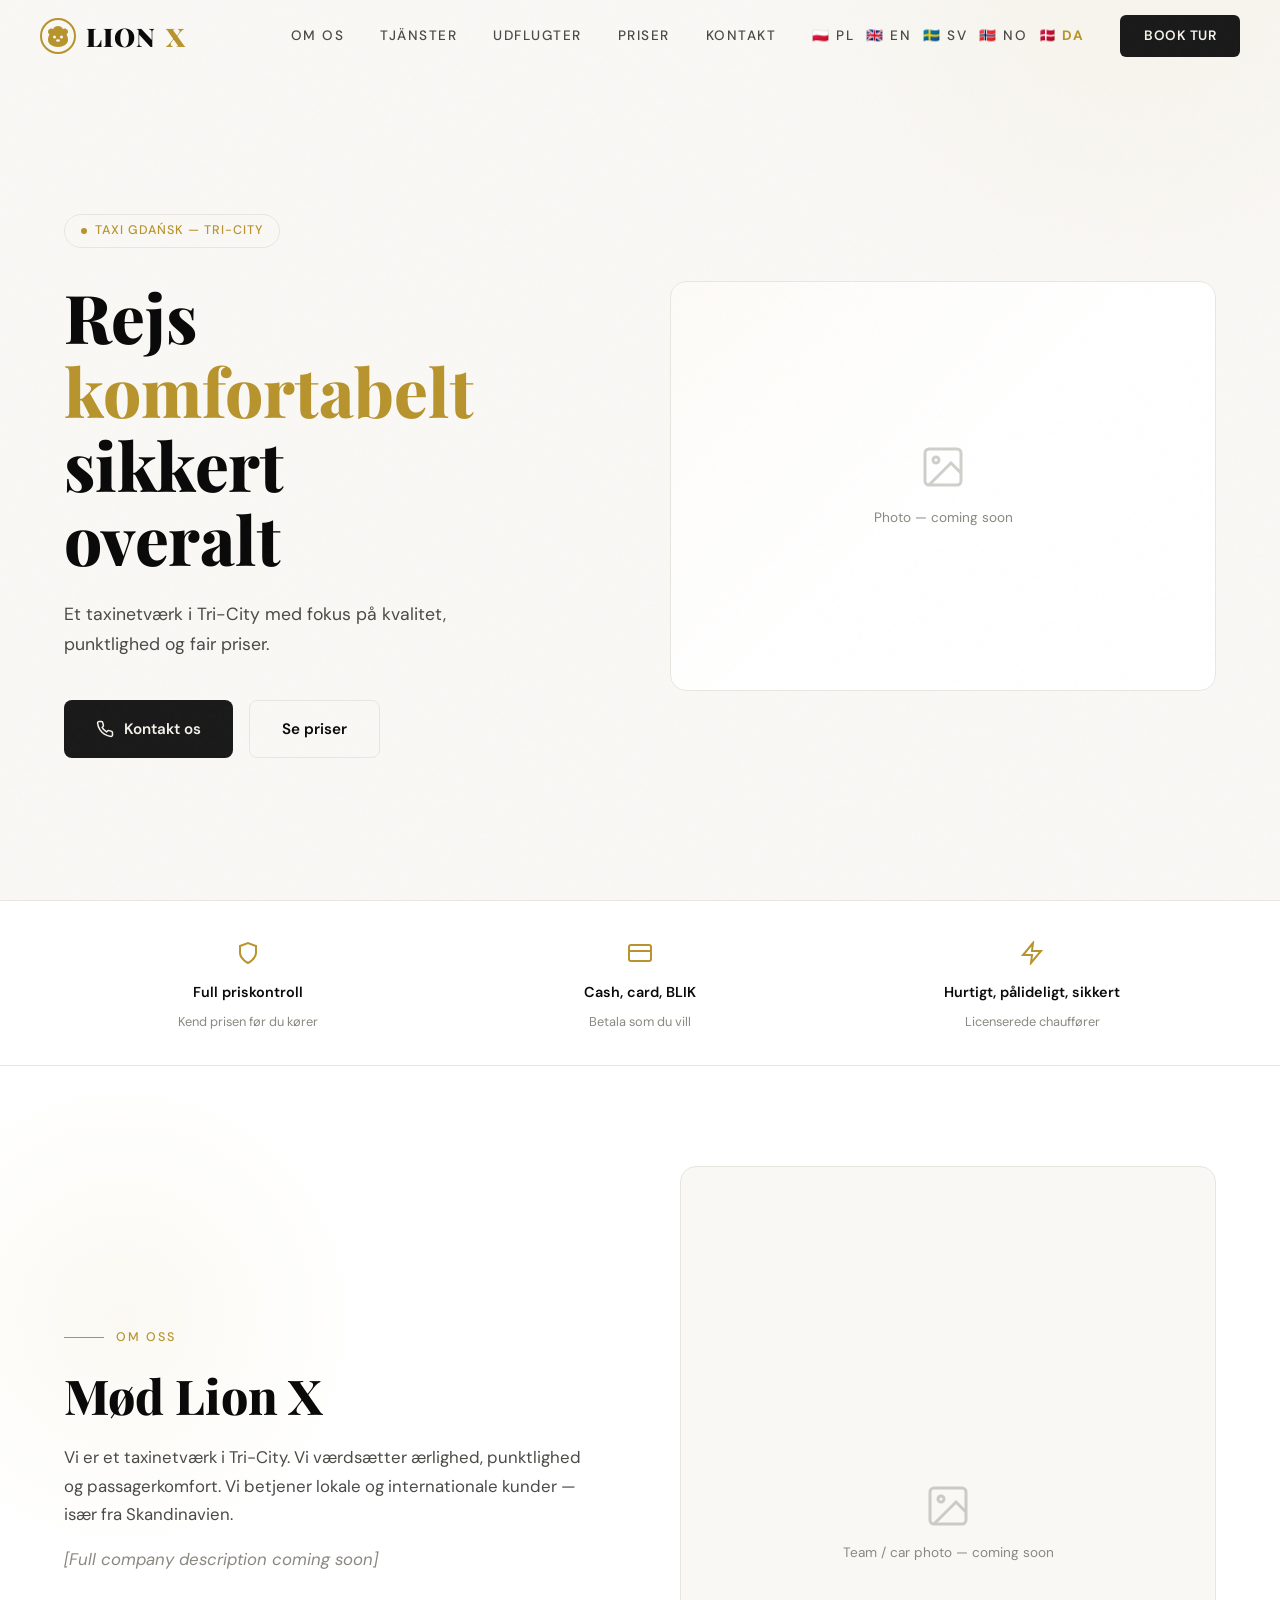
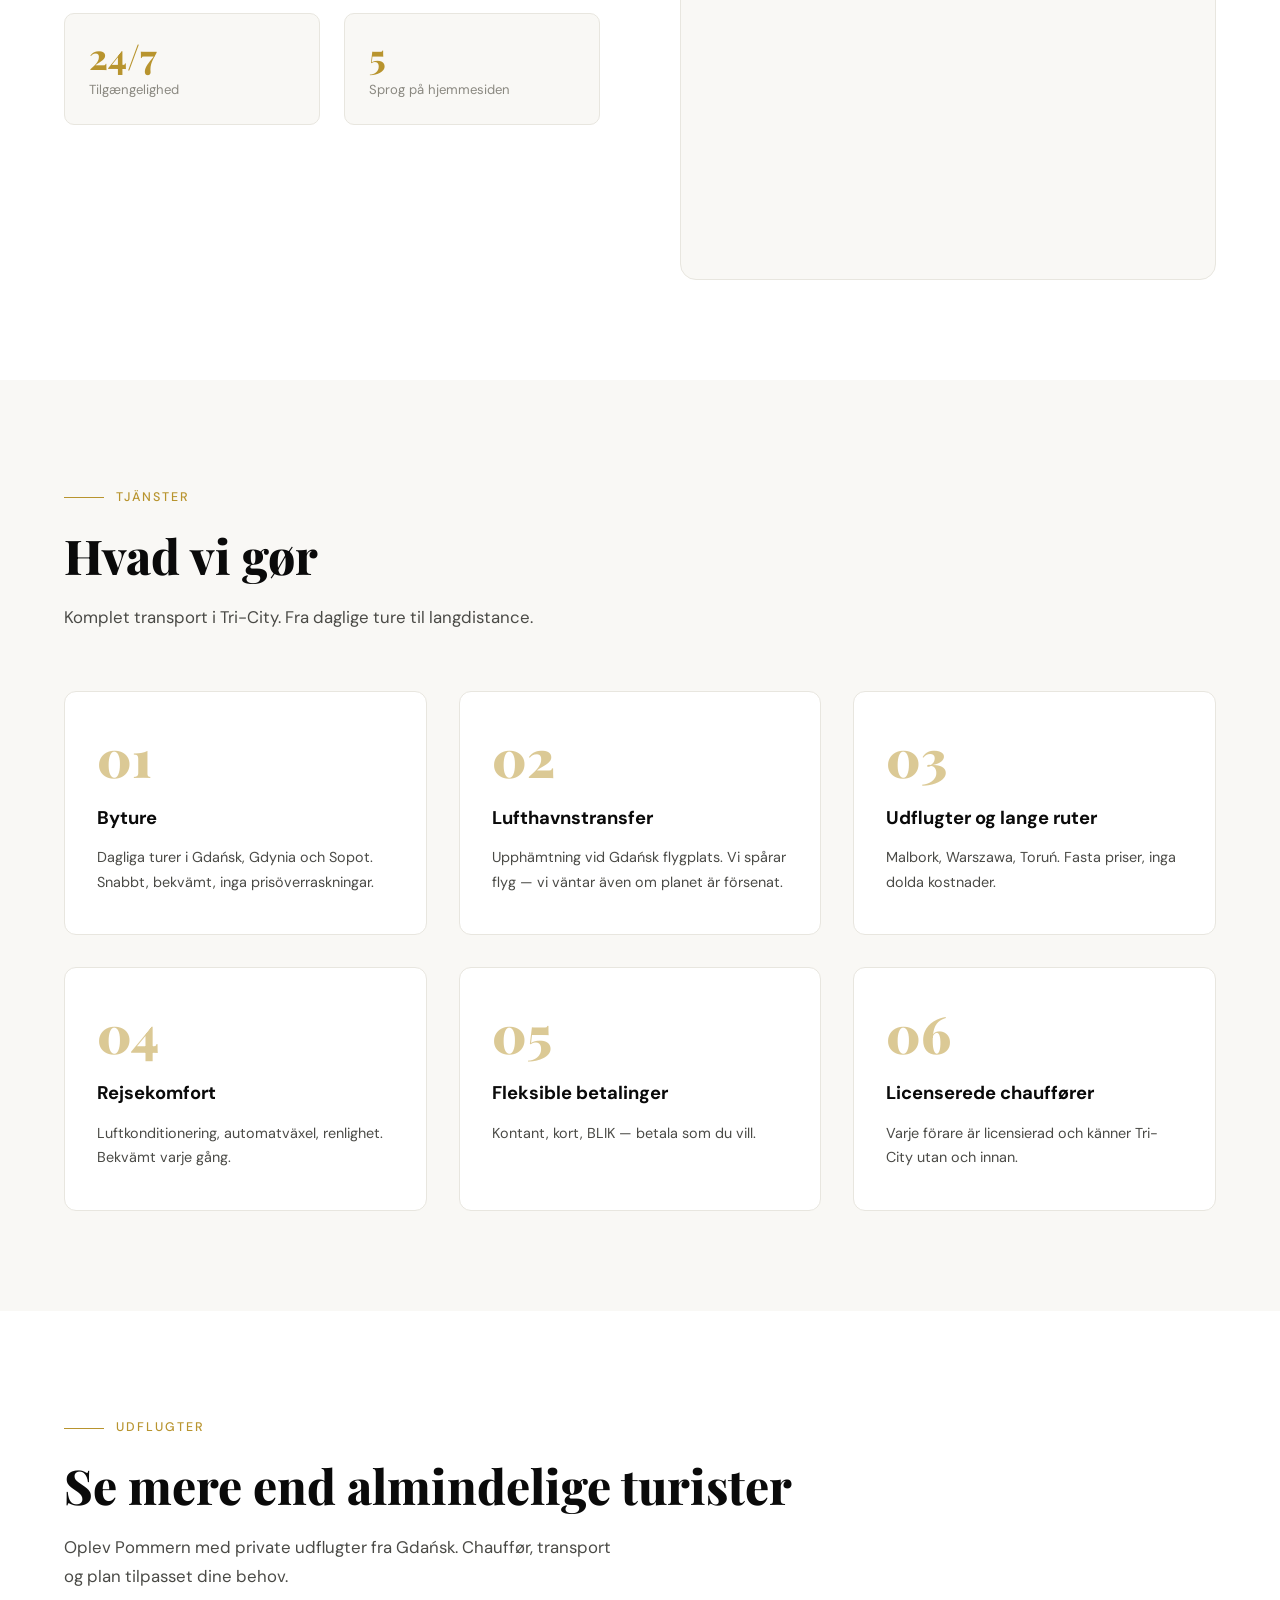
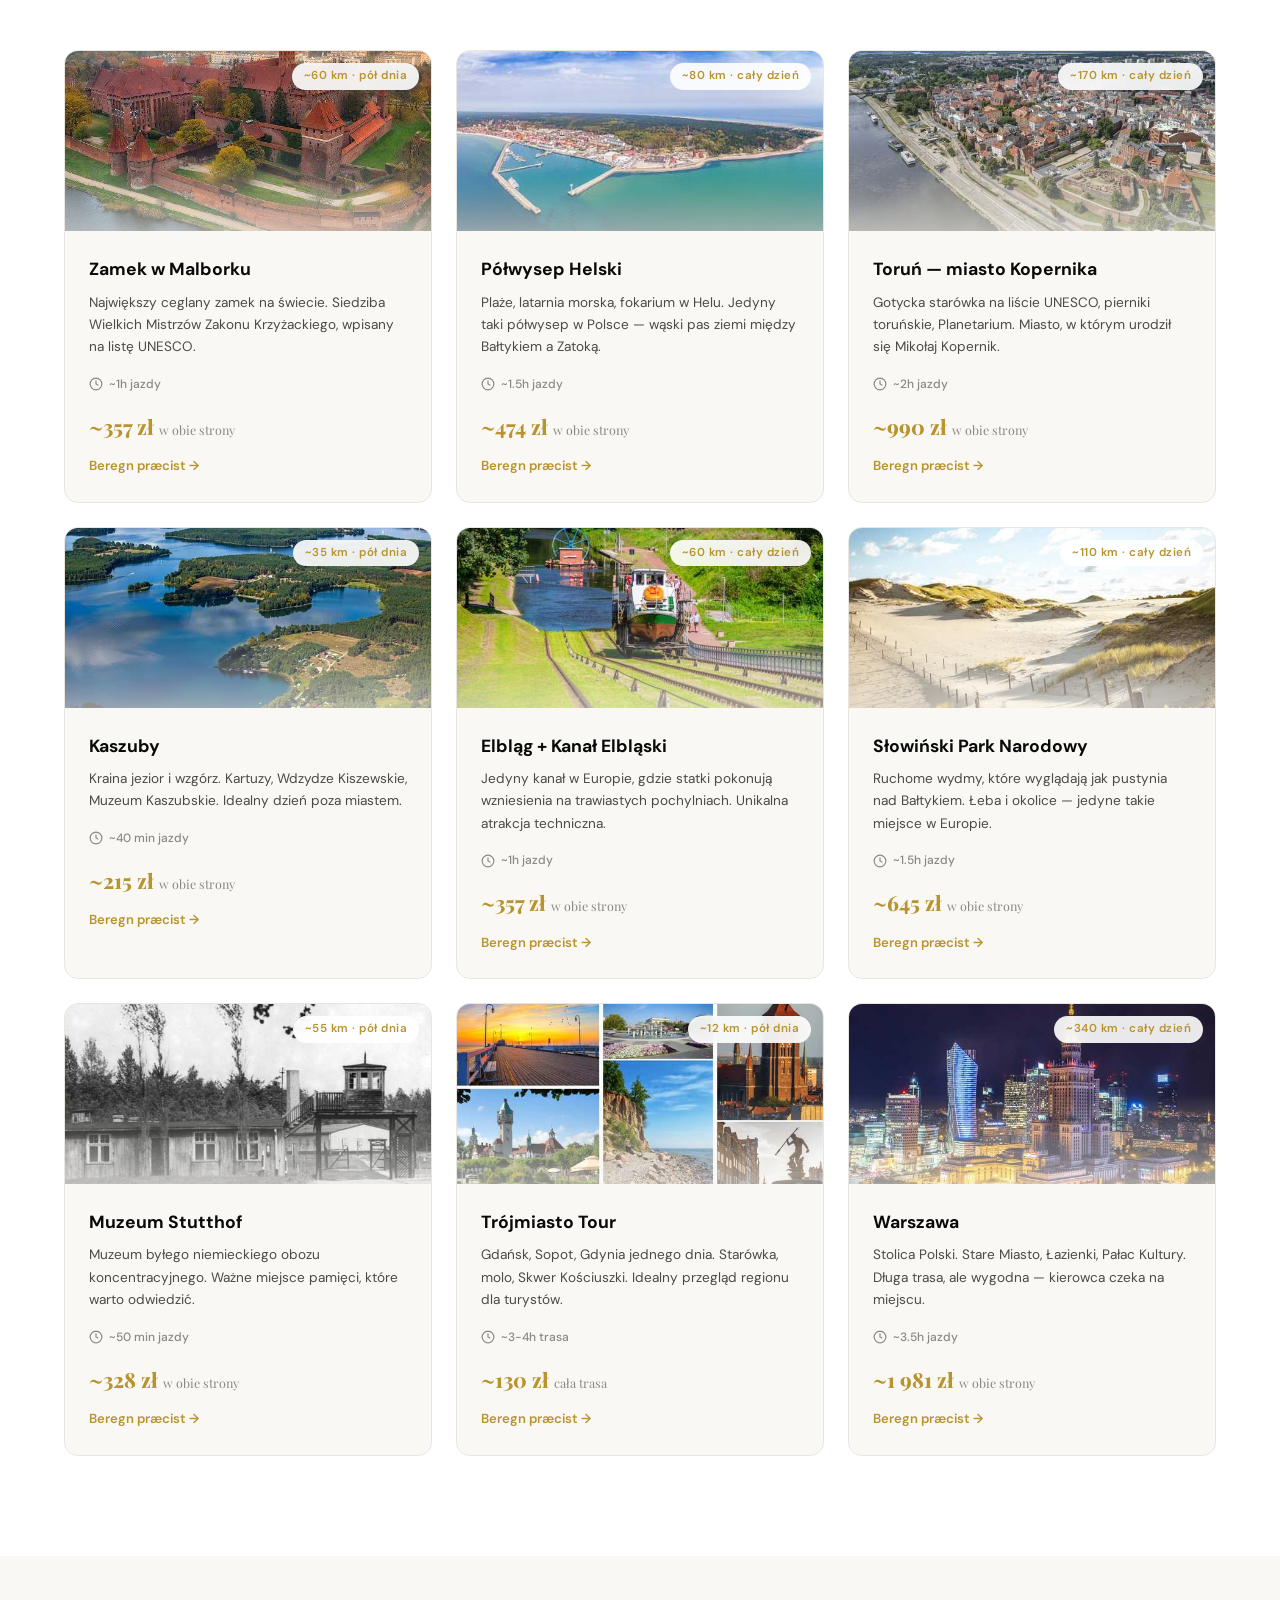
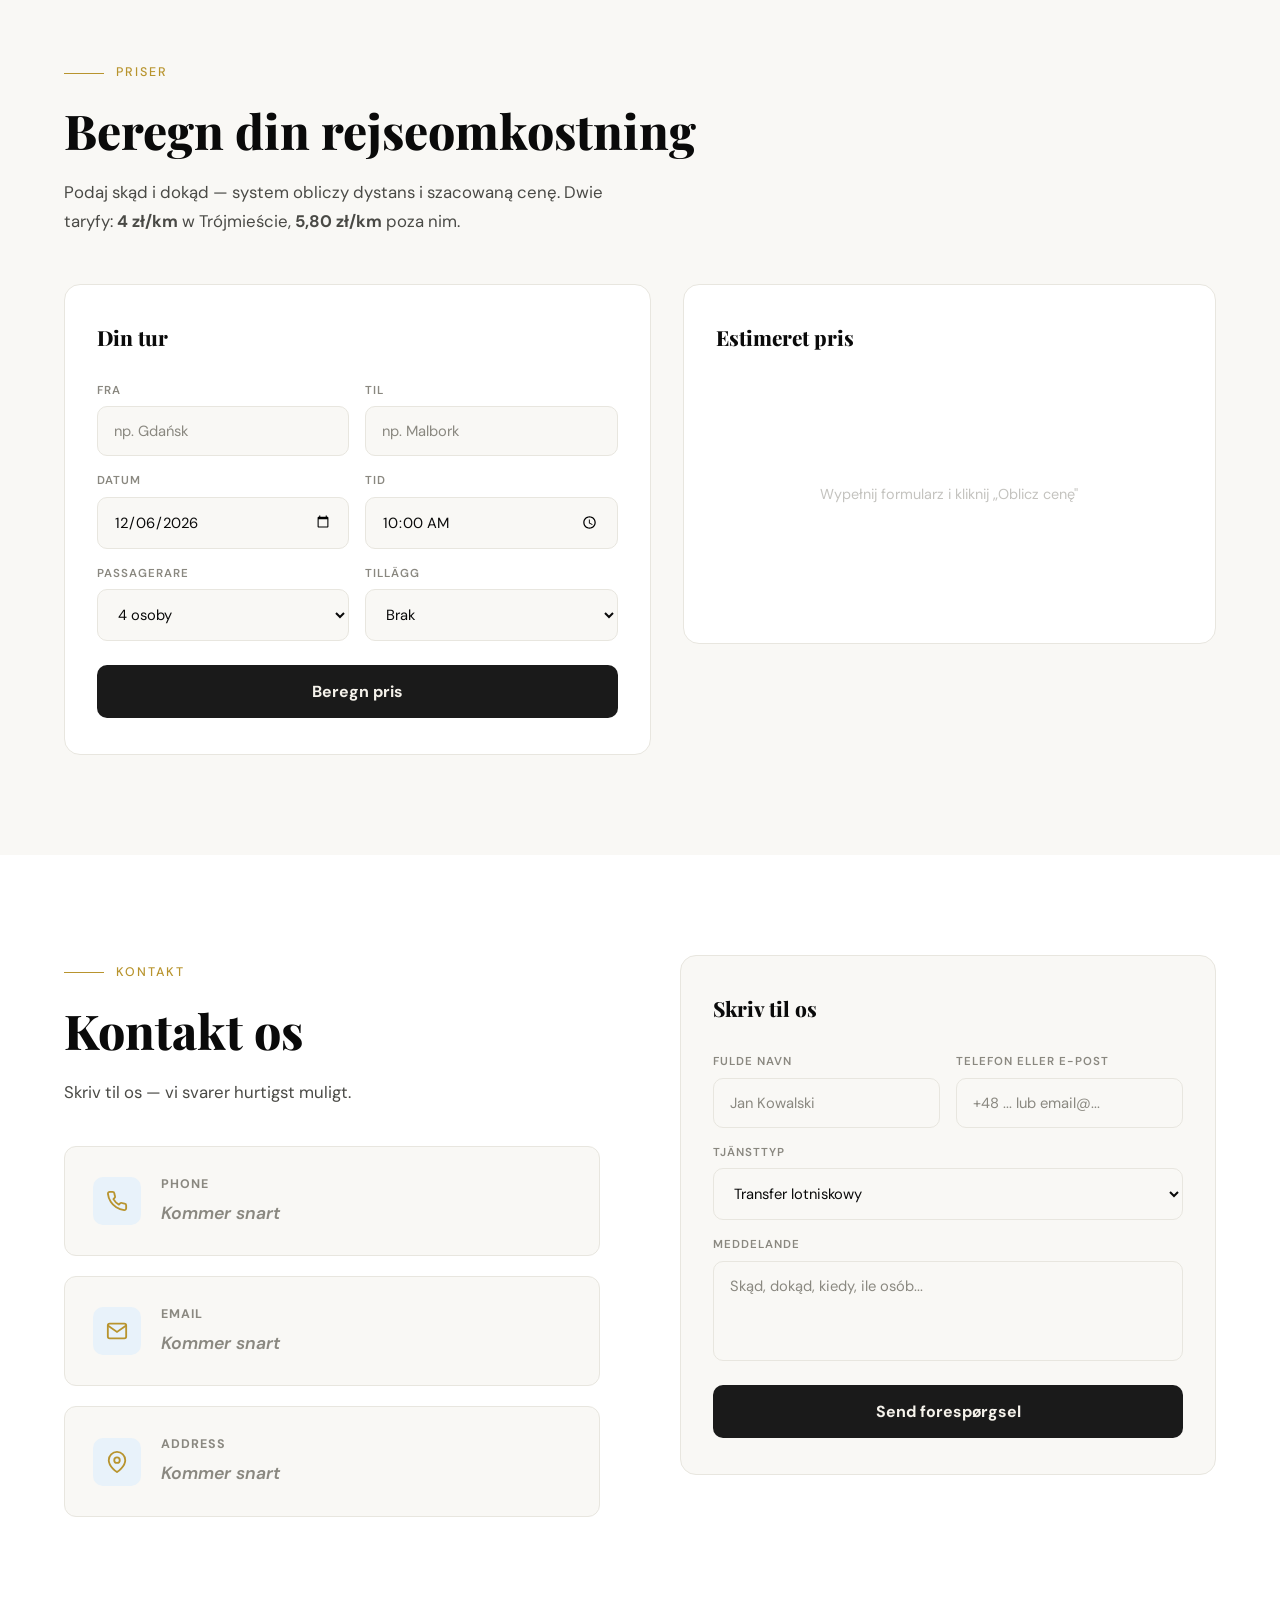
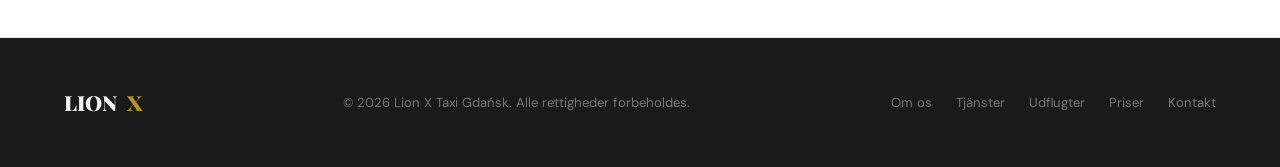
==== da/index.html @ 1931058b "multilanguage: EN, SV, NO, DA + language switcher" ====
<!DOCTYPE html>
<html lang="da">
<head>
<meta charset="UTF-8">
<meta name="viewport" content="width=device-width, initial-scale=1.0">
<title>Lion X — Taxi Gdańsk | Komfortable rejser i Tri-City</title>
<meta name="description" content="Lion X Taxi Gdańsk — comfortable, safe rides across Tri-City and beyond.">
<link rel="preconnect" href="https://fonts.googleapis.com">
<link rel="preconnect" href="https://fonts.gstatic.com" crossorigin>
<link href="https://fonts.googleapis.com/css2?family=DM+Sans:ital,opsz,wght@0,9..40,300;0,9..40,400;0,9..40,500;0,9..40,600;0,9..40,700;1,9..40,400&family=Playfair+Display:wght@700;800;900&display=swap" rel="stylesheet">
<style>
*,*::before,*::after{margin:0;padding:0;box-sizing:border-box}
:root{--black:#f9f8f5;--black-light:#ffffff;--gold:#b8942e;--gold-light:#b8943e;--gold-dark:#96782a;--white:#0a0a0a;--white-dim:#4a4a46;--gray:#8a8880;--gray-dark:#e8e6df;--blue:#1a6fb5;--blue-light:#2a8fd8;--blue-pale:#e8f2fa;--font-display:'Playfair Display',Georgia,serif;--font-body:'DM Sans',system-ui,sans-serif;--max-width:1200px;--section-padding:100px 0}
html{scroll-behavior:smooth;font-size:16px}
body{font-family:var(--font-body);background:var(--black);color:var(--white);line-height:1.6;overflow-x:hidden;-webkit-font-smoothing:antialiased}
a{color:inherit;text-decoration:none}ul{list-style:none}.container{max-width:var(--max-width);margin:0 auto;padding:0 24px}
body::after{content:'';position:fixed;top:0;left:0;right:0;bottom:0;pointer-events:none;z-index:9999;opacity:.015;background-image:url("data:image/svg+xml,%3Csvg viewBox='0 0 256 256' xmlns='http://www.w3.org/2000/svg'%3E%3Cfilter id='n'%3E%3CfeTurbulence type='fractalNoise' baseFrequency='0.9' numOctaves='4' stitchTiles='stitch'/%3E%3C/filter%3E%3Crect width='100%25' height='100%25' filter='url(%23n)'/%3E%3C/svg%3E")}
nav{position:fixed;top:0;left:0;right:0;z-index:1000;padding:0 24px;transition:background .4s}
nav.scrolled{background:rgba(249,248,245,.95);backdrop-filter:blur(20px);-webkit-backdrop-filter:blur(20px)}
nav .nav-inner{max-width:var(--max-width);margin:0 auto;display:flex;align-items:center;justify-content:space-between;height:72px}
.nav-logo{display:flex;align-items:center;gap:10px;font-family:var(--font-display);font-weight:900;font-size:1.6rem;letter-spacing:1px}
.nav-logo svg{width:36px;height:36px}.nav-logo .x-mark{color:var(--gold)}
.nav-links{display:flex;align-items:center;gap:36px}
.nav-links a{font-size:.85rem;font-weight:500;text-transform:uppercase;letter-spacing:1.5px;color:var(--white-dim);transition:color .3s;position:relative;cursor:pointer}
.nav-links a::after{content:'';position:absolute;bottom:-4px;left:0;width:0;height:1px;background:var(--gold);transition:width .3s}
.nav-links a:hover{color:var(--white)}.nav-links a:hover::after{width:100%}
.nav-cta{background:#1a1a1a;color:#f5f2eb!important;padding:10px 24px;border-radius:6px;font-weight:600!important;letter-spacing:.5px!important;transition:background .3s,transform .2s!important}
.nav-cta::after{display:none!important}.nav-cta:hover{background:#c8a44e;color:#0a0a0a!important;transform:translateY(-1px)}
.hamburger{display:none;flex-direction:column;gap:5px;cursor:pointer;padding:8px;z-index:1001}
.hamburger span{display:block;width:24px;height:2px;background:var(--white);transition:all .3s}
.hamburger.active span:nth-child(1){transform:rotate(45deg) translate(5px,5px)}.hamburger.active span:nth-child(2){opacity:0}.hamburger.active span:nth-child(3){transform:rotate(-45deg) translate(5px,-5px)}
.hero{min-height:100vh;display:flex;align-items:center;position:relative;overflow:hidden}
.hero::before{content:'';position:absolute;top:-50%;right:-20%;width:800px;height:800px;background:radial-gradient(circle,rgba(200,164,78,.06) 0%,transparent 70%);pointer-events:none}
.hero .container{display:grid;grid-template-columns:1fr 1fr;gap:60px;align-items:center;padding-top:72px}
.hero-content{position:relative;z-index:2}
.hero-badge{display:inline-flex;align-items:center;gap:8px;padding:6px 16px;border:1px solid var(--gray-dark);border-radius:100px;font-size:.78rem;font-weight:500;letter-spacing:1px;text-transform:uppercase;color:var(--gold);margin-bottom:32px;animation:fadeInUp .8s ease both}
.hero-badge::before{content:'';width:6px;height:6px;background:var(--gold);border-radius:50%;animation:pulse 2s infinite}
.hero h1{font-family:var(--font-display);font-weight:800;font-size:clamp(2.8rem,5.5vw,4.2rem);line-height:1.1;margin-bottom:24px;animation:fadeInUp .8s ease .1s both}
.hero h1 .hl{color:var(--gold)}
.hero-sub{font-size:1.1rem;color:var(--white-dim);max-width:440px;margin-bottom:40px;line-height:1.7;animation:fadeInUp .8s ease .2s both}
.hero-actions{display:flex;gap:16px;flex-wrap:wrap;animation:fadeInUp .8s ease .3s both}
.btn{display:inline-flex;align-items:center;gap:10px;padding:16px 32px;border-radius:8px;font-weight:600;font-size:.95rem;transition:all .3s;cursor:pointer;border:none;font-family:var(--font-body)}
.btn-p{background:#1a1a1a;color:#f5f2eb}.btn-p:hover{background:#c8a44e;color:#0a0a0a;transform:translateY(-2px);box-shadow:0 8px 30px rgba(184,148,46,.4)}
.btn-s{background:transparent;color:var(--white);border:1px solid var(--gray-dark)}.btn-s:hover{border-color:var(--gold);color:var(--gold);transform:translateY(-2px)}
.hero-visual{position:relative;display:flex;align-items:center;justify-content:center;animation:fadeInUp .8s ease .4s both}
.hero-img-ph{width:100%;aspect-ratio:4/3;background:var(--black-light);border-radius:16px;border:1px solid var(--gray-dark);display:flex;align-items:center;justify-content:center;flex-direction:column;gap:16px;color:var(--gray);font-size:.85rem;position:relative;overflow:hidden}
.hero-img-ph::before{content:'';position:absolute;inset:0;background:linear-gradient(135deg,rgba(184,148,46,.04) 0%,transparent 50%)}
.hero-img-ph svg{width:48px;height:48px;opacity:.4}
.trust-bar{border-top:1px solid var(--gray-dark);border-bottom:1px solid var(--gray-dark);padding:32px 0;background:var(--black-light)}
.trust-bar .container{display:grid;grid-template-columns:repeat(3,1fr);gap:24px;text-align:center}
.trust-item{display:flex;flex-direction:column;align-items:center;gap:8px}
.trust-icon{width:40px;height:40px;display:flex;align-items:center;justify-content:center;color:var(--gold)}
.trust-item h4{font-size:.9rem;font-weight:600}.trust-item p{font-size:.8rem;color:var(--gray)}
.section{padding:var(--section-padding)}
.section-label{display:inline-flex;align-items:center;gap:12px;font-size:.78rem;font-weight:500;letter-spacing:2px;text-transform:uppercase;color:var(--gold);margin-bottom:20px}
.section-label::before{content:'';width:40px;height:1px;background:var(--gold)}
.section-title{font-family:var(--font-display);font-weight:800;font-size:clamp(2rem,4vw,3rem);line-height:1.15;margin-bottom:20px}
.section-desc{font-size:1.05rem;color:var(--white-dim);max-width:560px;line-height:1.7}
.about{background:var(--black-light);position:relative;overflow:hidden}
.about::before{content:'';position:absolute;top:0;left:-10%;width:500px;height:500px;background:radial-gradient(circle,rgba(184,148,46,.06) 0%,transparent 70%);pointer-events:none}
.about .container{display:grid;grid-template-columns:1fr 1fr;gap:80px;align-items:center}
.about-content{position:relative;z-index:2}
.about-stats{display:grid;grid-template-columns:repeat(2,1fr);gap:24px;margin-top:40px}
.stat-item{padding:24px;border-radius:10px;background:var(--black);border:1px solid var(--gray-dark)}
.stat-num{font-family:var(--font-display);font-size:2.2rem;font-weight:800;color:var(--gold);line-height:1}
.stat-lbl{font-size:.82rem;color:var(--gray);margin-top:6px}
.about-img-ph{width:100%;aspect-ratio:3/4;background:var(--black);border-radius:16px;border:1px solid var(--gray-dark);display:flex;align-items:center;justify-content:center;color:var(--gray);font-size:.85rem;flex-direction:column;gap:12px}
.services{background:var(--black)}.services-grid{display:grid;grid-template-columns:repeat(3,1fr);gap:32px;margin-top:60px}
.srv-card{padding:40px 32px;border-radius:12px;background:var(--black-light);border:1px solid var(--gray-dark);transition:all .4s;position:relative;overflow:hidden}
.srv-card::before{content:'';position:absolute;top:0;left:0;right:0;height:2px;background:linear-gradient(90deg,#b8942e,transparent);opacity:0;transition:opacity .4s}
.srv-card:hover{border-color:rgba(26,111,181,.3);transform:translateY(-4px)}.srv-card:hover::before{opacity:1}
.srv-num{font-family:var(--font-display);font-size:3.2rem;font-weight:900;color:#b8942e;opacity:.5;line-height:1;margin-bottom:20px}
.srv-card h3{font-size:1.15rem;font-weight:700;margin-bottom:12px}.srv-card p{font-size:.9rem;color:var(--white-dim);line-height:1.7}
.trips{background:var(--black-light)}.trips-grid{display:grid;grid-template-columns:repeat(3,1fr);gap:24px;margin-top:60px}
.trip-card{border-radius:14px;background:var(--black);border:1px solid var(--gray-dark);overflow:hidden;transition:all .4s;cursor:pointer}
.trip-card:hover{border-color:rgba(26,111,181,.3);transform:translateY(-4px)}
.trip-img{height:180px;position:relative;overflow:hidden}
.trip-img img{width:100%;height:100%;object-fit:cover;transition:transform .6s}.trip-card:hover .trip-img img{transform:scale(1.05)}
.trip-img-gradient{position:absolute;inset:0;background:linear-gradient(to top,rgba(248,247,244,.6) 0%,transparent 50%)}
.trip-badge{position:absolute;top:12px;right:12px;background:rgba(255,255,255,.9);backdrop-filter:blur(8px);padding:4px 12px;border-radius:100px;font-size:.72rem;font-weight:600;color:var(--gold);letter-spacing:.5px}
.trip-body{padding:24px}.trip-body h3{font-size:1.1rem;font-weight:700;margin-bottom:8px}
.trip-body p{font-size:.85rem;color:var(--white-dim);line-height:1.65;margin-bottom:16px}
.trip-meta{display:flex;gap:16px;flex-wrap:wrap;margin-bottom:16px}
.trip-tag{display:inline-flex;align-items:center;gap:6px;font-size:.75rem;color:var(--gray);font-weight:500}.trip-tag svg{width:14px;height:14px}
.trip-price{font-family:var(--font-display);font-size:1.3rem;font-weight:800;color:var(--gold)}.trip-price span{font-size:.78rem;font-weight:400;color:var(--gray)}
.trip-cta{display:inline-flex;align-items:center;gap:8px;margin-top:12px;font-size:.82rem;font-weight:600;color:var(--gold);transition:gap .3s}.trip-card:hover .trip-cta{gap:12px}
.calculator{background:var(--black)}.calc-grid{display:grid;grid-template-columns:1.1fr 1fr;gap:32px;margin-top:48px;align-items:start}
.calc-form,.calc-result{background:var(--black-light);border:1px solid var(--gray-dark);border-radius:16px;padding:36px 32px}
.calc-form h3,.calc-result h3{font-family:var(--font-display);font-size:1.3rem;font-weight:800;margin-bottom:28px}
.form-row{display:grid;grid-template-columns:1fr 1fr;gap:16px;margin-bottom:16px}
.form-group{display:flex;flex-direction:column;gap:6px}
.form-group label{font-size:.72rem;font-weight:600;text-transform:uppercase;letter-spacing:1px;color:var(--gray)}
.form-group input,.form-group select,.form-group textarea{background:var(--black);border:1px solid var(--gray-dark);border-radius:10px;padding:14px 16px;font-family:var(--font-body);font-size:.92rem;color:var(--white);outline:none;transition:border-color .2s;resize:none}
.form-group input:focus,.form-group select:focus,.form-group textarea:focus{border-color:var(--gold);box-shadow:0 0 0 3px rgba(26,111,181,.12)}
.form-group input::placeholder,.form-group textarea::placeholder{color:var(--gray)}.form-group select option{background:var(--black);color:var(--white)}
.calc-btn,.contact-btn{width:100%;background:#1a1a1a;color:#f5f2eb;border:none;border-radius:10px;padding:16px;font-family:var(--font-body);font-size:1rem;font-weight:700;cursor:pointer;transition:all .2s;margin-top:8px}
.calc-btn:hover,.contact-btn:hover{background:#c8a44e;color:#0a0a0a;transform:translateY(-1px)}
.calc-result{min-height:360px;display:flex;flex-direction:column}
.res-empty{flex:1;display:flex;align-items:center;justify-content:center;text-align:center;color:var(--gray);font-size:.9rem;opacity:.5}
.res-data{display:none;flex-direction:column;gap:20px}.res-data.show{display:flex}
.res-route{background:var(--black);border-radius:12px;padding:16px 20px;font-size:.88rem;color:var(--white-dim);line-height:1.6}
.res-route strong{color:var(--white);font-weight:700;display:block;margin-bottom:4px;font-size:1rem}
.price-box{background:linear-gradient(135deg,#1a1a1a,#2a2a28);border-radius:14px;padding:24px;display:flex;align-items:center;justify-content:space-between}
.price-lbl{font-size:.72rem;font-weight:600;color:rgba(255,255,255,.5);text-transform:uppercase;letter-spacing:1px}
.price-val{font-family:var(--font-display);font-size:2.8rem;font-weight:900;color:#c8a44e;line-height:1}
.price-note{font-size:.72rem;color:rgba(255,255,255,.4);margin-top:2px}
.price-dist{font-family:var(--font-display);font-size:1.6rem;font-weight:800;color:rgba(255,255,255,.6);text-align:right}
.t-breakdown{display:flex;flex-direction:column}
.t-row{display:flex;justify-content:space-between;padding:12px 0;border-bottom:1px solid var(--gray-dark);font-size:.86rem;color:var(--white-dim)}
.t-row:last-child{border-bottom:none;font-weight:700;color:var(--white)}.t-row span:last-child{font-weight:600;color:var(--white)}
.tariff-ind{display:inline-flex;align-items:center;gap:8px;padding:6px 14px;background:var(--blue-pale);border-radius:8px;font-size:.78rem;font-weight:600;color:var(--gold)}
.disclaimer{font-size:.72rem;color:var(--gray);line-height:1.5;padding-top:12px;border-top:1px solid var(--gray-dark)}
.res-book{width:100%;background:#1a1a1a;color:#f5f2eb;border:none;border-radius:10px;padding:14px;font-family:var(--font-body);font-size:.95rem;font-weight:700;cursor:pointer;transition:all .2s;display:inline-block;text-align:center}
.res-book:hover{background:#c8a44e;color:#0a0a0a}
.ac-wrap{position:relative}.ac-list{position:absolute;top:100%;left:0;right:0;z-index:50;background:var(--black);border:1px solid var(--gray-dark);border-radius:10px;max-height:200px;overflow-y:auto;display:none;margin-top:4px}
.ac-list.open{display:block}.ac-item{padding:10px 16px;font-size:.88rem;cursor:pointer;transition:background .15s;color:#4a4a46;border-bottom:1px solid #e8e6df}
.ac-item:last-child{border-bottom:none}.ac-item:hover,.ac-item.active{background:var(--blue-pale);color:var(--gold)}
/* CONTACT */
.contact{background:var(--black-light)}.contact .container{display:grid;grid-template-columns:1fr 1fr;gap:80px;align-items:start}
.c-method{padding:28px;border-radius:12px;background:var(--black);border:1px solid var(--gray-dark);margin-bottom:20px;display:flex;align-items:center;gap:20px;transition:border-color .3s}
.c-method:hover{border-color:var(--gold)}
.c-method-icon{width:48px;height:48px;border-radius:10px;background:var(--blue-pale);display:flex;align-items:center;justify-content:center;color:var(--gold);flex-shrink:0}
.c-method h4{font-size:.78rem;text-transform:uppercase;letter-spacing:1px;color:var(--gray);margin-bottom:4px}
.c-method p,.c-method a{font-size:1.1rem;font-weight:600}.c-method a{color:var(--white);transition:color .3s}.c-method a:hover{color:var(--gold)}
/* CONTACT FORM */
.contact-form{background:var(--black);border:1px solid var(--gray-dark);border-radius:16px;padding:36px 32px}
.contact-form h3{font-family:var(--font-display);font-size:1.3rem;font-weight:800;margin-bottom:28px}
.contact-form .form-group textarea{height:100px}
.form-success{display:none;text-align:center;padding:40px 20px;color:var(--gold);font-size:1.1rem;font-weight:600}
.form-success svg{width:48px;height:48px;margin-bottom:16px;opacity:.8}
footer{padding:48px 0;border-top:1px solid var(--gray-dark);background:#1a1a1a}
.footer-inner{display:flex;justify-content:space-between;align-items:center}
.footer-logo{display:flex;align-items:center;gap:10px;font-family:var(--font-display);font-weight:900;font-size:1.3rem}
.footer-logo{color:#f5f2eb}.footer-logo .x-mark{color:var(--gold)}.footer-copy{font-size:.82rem;color:rgba(255,255,255,.4)}
.footer-links{display:flex;gap:24px}.footer-links a{font-size:.82rem;color:rgba(255,255,255,.4);transition:color .3s}.footer-links a:hover{color:var(--gold)}
@keyframes fadeInUp{from{opacity:0;transform:translateY(24px)}to{opacity:1;transform:translateY(0)}}
@keyframes pulse{0%,100%{opacity:1}50%{opacity:.4}}
.reveal{opacity:0;transform:translateY(30px);transition:opacity .7s ease,transform .7s ease}.reveal.visible{opacity:1;transform:translateY(0)}
@media(max-width:1024px){.services-grid,.trips-grid{grid-template-columns:repeat(2,1fr)}.about .container,.contact .container,.calc-grid{grid-template-columns:1fr;gap:48px}}
@media(max-width:768px){:root{--section-padding:64px 0}.nav-links{display:none;position:fixed;top:0;left:0;right:0;bottom:0;background:#f8f7f4;flex-direction:column;justify-content:center;align-items:center;gap:32px;z-index:9990}.nav-links.open{display:flex}.nav-links a{font-size:1.2rem}.hamburger{display:flex}.hero .container{grid-template-columns:1fr;gap:40px;padding-top:120px;padding-bottom:40px}.hero-visual{order:-1}.hero h1{font-size:2.4rem}.trust-bar .container{grid-template-columns:1fr;gap:20px}.services-grid,.trips-grid{grid-template-columns:1fr}.form-row{grid-template-columns:1fr}.hero-actions{flex-direction:column}.btn{width:100%;justify-content:center}.footer-inner{flex-direction:column;gap:24px;text-align:center}.footer-links{justify-content:center}}
</style>
<link rel="alternate" hreflang="pl" href="https://lionx-taxi.pages.dev/">
<link rel="alternate" hreflang="en" href="https://lionx-taxi.pages.dev/en/">
<link rel="alternate" hreflang="sv" href="https://lionx-taxi.pages.dev/sv/">
<link rel="alternate" hreflang="no" href="https://lionx-taxi.pages.dev/no/">
<link rel="alternate" hreflang="da" href="https://lionx-taxi.pages.dev/da/">
<link rel="alternate" hreflang="x-default" href="https://lionx-taxi.pages.dev/">
</head>
<body>

<nav id="navbar"><div class="nav-inner">
<a href="#" class="nav-logo"><svg viewBox="0 0 36 36" fill="none" xmlns="http://www.w3.org/2000/svg"><circle cx="18" cy="18" r="17" stroke="#b8942e" stroke-width="2"/><path d="M18 8c-2 0-4 1-5 3-1.5-1-3.5-.5-4.5 1s-.5 3.5 1 4.5C8.5 18 8 20 8 22c0 4 4.5 7 10 7s10-3 10-7c0-2-.5-4-1.5-5.5 1.5-1 2-3 1-4.5s-3-2-4.5-1c-1-2-3-3-5-3z" fill="#b8942e"/><circle cx="14.5" cy="19" r="1.5" fill="#f8f7f4"/><circle cx="21.5" cy="19" r="1.5" fill="#f8f7f4"/><ellipse cx="18" cy="22.5" rx="2" ry="1.2" fill="#f8f7f4"/></svg>LION<span class="x-mark">X</span></a>
<div class="nav-links" id="navLinks"><a href="#o-nas">Om os</a><a href="#uslugi">Tjänster</a><a href="#wycieczki">Udflugter</a><a href="#cennik">Priser</a><a href="#kontakt">Kontakt</a><div style="display:flex;gap:12px;align-items:center;font-size:.78rem"><a href="/">🇵🇱 PL</a> <a href="/en/">🇬🇧 EN</a> <a href="/sv/">🇸🇪 SV</a> <a href="/no/">🇳🇴 NO</a> <a href="#" style="color:var(--gold);font-weight:700">🇩🇰 DA</a></div><a href="#kontakt" class="nav-cta">Book tur</a></div>
<div class="hamburger" id="hamburger" onclick="toggleMenu()"><span></span><span></span><span></span></div>
</div></nav>

<section class="hero"><div class="container">
<div class="hero-content">
<div class="hero-badge">Taxi Gdańsk — Tri-City</div>
<h1>Rejs <span class="hl">komfortabelt</span><br>sikkert<br>overalt</h1>
<p class="hero-sub">Et taxinetværk i Tri-City med fokus på kvalitet, punktlighed og fair priser.</p>
<div class="hero-actions">
<a href="#kontakt" class="btn btn-p"><svg width="18" height="18" viewBox="0 0 24 24" fill="none" stroke="currentColor" stroke-width="2" stroke-linecap="round" stroke-linejoin="round"><path d="M22 16.92v3a2 2 0 0 1-2.18 2 19.79 19.79 0 0 1-8.63-3.07 19.5 19.5 0 0 1-6-6 19.79 19.79 0 0 1-3.07-8.67A2 2 0 0 1 4.11 2h3a2 2 0 0 1 2 1.72c.127.96.361 1.903.7 2.81a2 2 0 0 1-.45 2.11L8.09 9.91a16 16 0 0 0 6 6l1.27-1.27a2 2 0 0 1 2.11-.45c.907.339 1.85.573 2.81.7A2 2 0 0 1 22 16.92z"/></svg>Kontakt os</a>
<a href="#cennik" class="btn btn-s">Se priser</a>
</div></div>
<div class="hero-visual"><div class="hero-img-ph"><svg viewBox="0 0 24 24" fill="none" stroke="currentColor" stroke-width="1.5"><rect x="3" y="3" width="18" height="18" rx="2"/><circle cx="8.5" cy="8.5" r="1.5"/><path d="m21 15-5-5L5 21"/></svg><span>Photo — coming soon</span></div></div>
</div></section>

<section class="trust-bar"><div class="container">
<div class="trust-item reveal"><div class="trust-icon"><svg width="24" height="24" viewBox="0 0 24 24" fill="none" stroke="currentColor" stroke-width="2"><path d="M12 22s8-4 8-10V5l-8-3-8 3v7c0 6 8 10 8 10z"/></svg></div><h4>Full priskontroll</h4><p>Kend prisen før du kører</p></div>
<div class="trust-item reveal"><div class="trust-icon"><svg width="24" height="24" viewBox="0 0 24 24" fill="none" stroke="currentColor" stroke-width="2"><rect x="1" y="4" width="22" height="16" rx="2"/><line x1="1" y1="10" x2="23" y2="10"/></svg></div><h4>Cash, card, BLIK</h4><p>Betala som du vill</p></div>
<div class="trust-item reveal"><div class="trust-icon"><svg width="24" height="24" viewBox="0 0 24 24" fill="none" stroke="currentColor" stroke-width="2"><path d="M13 2L3 14h9l-1 8 10-12h-9l1-8z"/></svg></div><h4>Hurtigt, pålideligt, sikkert</h4><p>Licenserede chauffører</p></div>
</div></section>

<section class="about section" id="o-nas"><div class="container">
<div class="about-content">
<div class="section-label reveal">Om oss</div>
<h2 class="section-title reveal">Mød Lion X</h2>
<p class="section-desc reveal">Vi er et taxinetværk i Tri-City. Vi værdsætter ærlighed, punktlighed og passagerkomfort. Vi betjener lokale og internationale kunder — især fra Skandinavien.</p>
<p class="section-desc reveal" style="margin-top:16px"><em style="color:var(--gray)">[Full company description coming soon]</em></p>
<div class="about-stats reveal">
<div class="stat-item"><div class="stat-num">24/7</div><div class="stat-lbl">Tilgængelighed</div></div>
<div class="stat-item"><div class="stat-num">5</div><div class="stat-lbl">Sprog på hjemmesiden</div></div>
</div></div>
<div class="about-visual reveal"><div class="about-img-ph"><svg width="48" height="48" viewBox="0 0 24 24" fill="none" stroke="currentColor" stroke-width="1.5" style="opacity:.4"><rect x="3" y="3" width="18" height="18" rx="2"/><circle cx="8.5" cy="8.5" r="1.5"/><path d="m21 15-5-5L5 21"/></svg><span>Team / car photo — coming soon</span></div></div>
</div></section>

<section class="services section" id="uslugi"><div class="container">
<div class="section-label reveal">Tjänster</div><h2 class="section-title reveal">Hvad vi gør</h2><p class="section-desc reveal">Komplet transport i Tri-City. Fra daglige ture til langdistance.</p>
<div class="services-grid">
<div class="srv-card reveal"><div class="srv-num">01</div><h3>Byture</h3><p>Dagliga turer i Gdańsk, Gdynia och Sopot. Snabbt, bekvämt, inga prisöverraskningar.</p></div>
<div class="srv-card reveal"><div class="srv-num">02</div><h3>Lufthavnstransfer</h3><p>Upphämtning vid Gdańsk flygplats. Vi spårar flyg — vi väntar även om planet är försenat.</p></div>
<div class="srv-card reveal"><div class="srv-num">03</div><h3>Udflugter og lange ruter</h3><p>Malbork, Warszawa, Toruń. Fasta priser, inga dolda kostnader.</p></div>
<div class="srv-card reveal"><div class="srv-num">04</div><h3>Rejsekomfort</h3><p>Luftkonditionering, automatväxel, renlighet. Bekvämt varje gång.</p></div>
<div class="srv-card reveal"><div class="srv-num">05</div><h3>Fleksible betalinger</h3><p>Kontant, kort, BLIK — betala som du vill.</p></div>
<div class="srv-card reveal"><div class="srv-num">06</div><h3>Licenserede chauffører</h3><p>Varje förare är licensierad och känner Tri-City utan och innan.</p></div>
</div></div></section>
<section class="trips section" id="wycieczki"><div class="container">
<div class="section-label reveal">Udflugter</div><h2 class="section-title reveal">Se mere end almindelige turister</h2><p class="section-desc reveal">Oplev Pommern med private udflugter fra Gdańsk. Chauffør, transport og plan tilpasset dine behov.</p>
<div class="trips-grid">
<div class="trip-card reveal" onclick="fillCalc('Gdańsk','Malbork')"><div class="trip-img"><img src="../img/malbork.jpg" alt="Zamek w Malborku"><div class="trip-img-gradient"></div><span class="trip-badge">~60 km · pół dnia</span></div><div class="trip-body"><h3>Zamek w Malborku</h3><p>Największy ceglany zamek na świecie. Siedziba Wielkich Mistrzów Zakonu Krzyżackiego, wpisany na listę UNESCO.</p><div class="trip-meta"><span class="trip-tag"><svg viewBox="0 0 24 24" fill="none" stroke="currentColor" stroke-width="2"><circle cx="12" cy="12" r="10"/><polyline points="12 6 12 12 16 14"/></svg>~1h jazdy</span></div><div class="trip-price">~357 zł <span>w obie strony</span></div><div class="trip-cta">Beregn præcist →</div></div></div>
<div class="trip-card reveal" onclick="fillCalc('Gdańsk','Hel')"><div class="trip-img"><img src="../img/hel.jpg" alt="Półwysep Helski"><div class="trip-img-gradient"></div><span class="trip-badge">~80 km · cały dzień</span></div><div class="trip-body"><h3>Półwysep Helski</h3><p>Plaże, latarnia morska, fokarium w Helu. Jedyny taki półwysep w Polsce — wąski pas ziemi między Bałtykiem a Zatoką.</p><div class="trip-meta"><span class="trip-tag"><svg viewBox="0 0 24 24" fill="none" stroke="currentColor" stroke-width="2"><circle cx="12" cy="12" r="10"/><polyline points="12 6 12 12 16 14"/></svg>~1.5h jazdy</span></div><div class="trip-price">~474 zł <span>w obie strony</span></div><div class="trip-cta">Beregn præcist →</div></div></div>
<div class="trip-card reveal" onclick="fillCalc('Gdańsk','Toruń')"><div class="trip-img"><img src="../img/torun.jpg" alt="Toruń — miasto Kopernika"><div class="trip-img-gradient"></div><span class="trip-badge">~170 km · cały dzień</span></div><div class="trip-body"><h3>Toruń — miasto Kopernika</h3><p>Gotycka starówka na liście UNESCO, pierniki toruńskie, Planetarium. Miasto, w którym urodził się Mikołaj Kopernik.</p><div class="trip-meta"><span class="trip-tag"><svg viewBox="0 0 24 24" fill="none" stroke="currentColor" stroke-width="2"><circle cx="12" cy="12" r="10"/><polyline points="12 6 12 12 16 14"/></svg>~2h jazdy</span></div><div class="trip-price">~990 zł <span>w obie strony</span></div><div class="trip-cta">Beregn præcist →</div></div></div>
<div class="trip-card reveal" onclick="fillCalc('Gdańsk','Kartuzy')"><div class="trip-img"><img src="../img/kaszuby.jpg" alt="Kaszuby"><div class="trip-img-gradient"></div><span class="trip-badge">~35 km · pół dnia</span></div><div class="trip-body"><h3>Kaszuby</h3><p>Kraina jezior i wzgórz. Kartuzy, Wdzydze Kiszewskie, Muzeum Kaszubskie. Idealny dzień poza miastem.</p><div class="trip-meta"><span class="trip-tag"><svg viewBox="0 0 24 24" fill="none" stroke="currentColor" stroke-width="2"><circle cx="12" cy="12" r="10"/><polyline points="12 6 12 12 16 14"/></svg>~40 min jazdy</span></div><div class="trip-price">~215 zł <span>w obie strony</span></div><div class="trip-cta">Beregn præcist →</div></div></div>
<div class="trip-card reveal" onclick="fillCalc('Gdańsk','Elbląg')"><div class="trip-img"><img src="../img/kanal.jpg" alt="Elbląg + Kanał Elbląski"><div class="trip-img-gradient"></div><span class="trip-badge">~60 km · cały dzień</span></div><div class="trip-body"><h3>Elbląg + Kanał Elbląski</h3><p>Jedyny kanał w Europie, gdzie statki pokonują wzniesienia na trawiastych pochylniach. Unikalna atrakcja techniczna.</p><div class="trip-meta"><span class="trip-tag"><svg viewBox="0 0 24 24" fill="none" stroke="currentColor" stroke-width="2"><circle cx="12" cy="12" r="10"/><polyline points="12 6 12 12 16 14"/></svg>~1h jazdy</span></div><div class="trip-price">~357 zł <span>w obie strony</span></div><div class="trip-cta">Beregn præcist →</div></div></div>
<div class="trip-card reveal" onclick="fillCalc('Gdańsk','Łeba')"><div class="trip-img"><img src="../img/leba.jpg" alt="Słowiński Park Narodowy"><div class="trip-img-gradient"></div><span class="trip-badge">~110 km · cały dzień</span></div><div class="trip-body"><h3>Słowiński Park Narodowy</h3><p>Ruchome wydmy, które wyglądają jak pustynia nad Bałtykiem. Łeba i okolice — jedyne takie miejsce w Europie.</p><div class="trip-meta"><span class="trip-tag"><svg viewBox="0 0 24 24" fill="none" stroke="currentColor" stroke-width="2"><circle cx="12" cy="12" r="10"/><polyline points="12 6 12 12 16 14"/></svg>~1.5h jazdy</span></div><div class="trip-price">~645 zł <span>w obie strony</span></div><div class="trip-cta">Beregn præcist →</div></div></div>
<div class="trip-card reveal" onclick="fillCalc('Gdańsk','Sztutowo')"><div class="trip-img"><img src="../img/stutthof.jpg" alt="Muzeum Stutthof" style="filter:grayscale(1)"><div class="trip-img-gradient"></div><span class="trip-badge">~55 km · pół dnia</span></div><div class="trip-body"><h3>Muzeum Stutthof</h3><p>Muzeum byłego niemieckiego obozu koncentracyjnego. Ważne miejsce pamięci, które warto odwiedzić.</p><div class="trip-meta"><span class="trip-tag"><svg viewBox="0 0 24 24" fill="none" stroke="currentColor" stroke-width="2"><circle cx="12" cy="12" r="10"/><polyline points="12 6 12 12 16 14"/></svg>~50 min jazdy</span></div><div class="trip-price">~328 zł <span>w obie strony</span></div><div class="trip-cta">Beregn præcist →</div></div></div>
<div class="trip-card reveal" onclick="fillCalc('Gdańsk','Sopot')"><div class="trip-img"><img src="../img/trojmiasto.jpg" alt="Trójmiasto Tour"><div class="trip-img-gradient"></div><span class="trip-badge">~12 km · pół dnia</span></div><div class="trip-body"><h3>Trójmiasto Tour</h3><p>Gdańsk, Sopot, Gdynia jednego dnia. Starówka, molo, Skwer Kościuszki. Idealny przegląd regionu dla turystów.</p><div class="trip-meta"><span class="trip-tag"><svg viewBox="0 0 24 24" fill="none" stroke="currentColor" stroke-width="2"><circle cx="12" cy="12" r="10"/><polyline points="12 6 12 12 16 14"/></svg>~3-4h trasa</span></div><div class="trip-price">~130 zł <span>cała trasa</span></div><div class="trip-cta">Beregn præcist →</div></div></div>
<div class="trip-card reveal" onclick="fillCalc('Gdańsk','Warszawa')"><div class="trip-img"><img src="../img/warszawa.jpg" alt="Warszawa"><div class="trip-img-gradient"></div><span class="trip-badge">~340 km · cały dzień</span></div><div class="trip-body"><h3>Warszawa</h3><p>Stolica Polski. Stare Miasto, Łazienki, Pałac Kultury. Długa trasa, ale wygodna — kierowca czeka na miejscu.</p><div class="trip-meta"><span class="trip-tag"><svg viewBox="0 0 24 24" fill="none" stroke="currentColor" stroke-width="2"><circle cx="12" cy="12" r="10"/><polyline points="12 6 12 12 16 14"/></svg>~3.5h jazdy</span></div><div class="trip-price">~1 981 zł <span>w obie strony</span></div><div class="trip-cta">Beregn præcist →</div></div></div>
</div></div></section>

<section class="calculator section" id="cennik"><div class="container">
<div class="section-label reveal">Priser</div><h2 class="section-title reveal">Beregn din rejseomkostning</h2><p class="section-desc reveal">Podaj skąd i dokąd — system obliczy dystans i szacowaną cenę. Dwie taryfy: <strong>4 zł/km</strong> w Trójmieście, <strong>5,80 zł/km</strong> poza nim.</p>
<div class="calc-grid reveal">
<div class="calc-form"><h3>Din tur</h3>
<div class="form-row"><div class="form-group ac-wrap"><label>Fra</label><input type="text" id="c-from" placeholder="np. Gdańsk" autocomplete="off"><div class="ac-list" id="ac-from"></div></div>
<div class="form-group ac-wrap"><label>Til</label><input type="text" id="c-to" placeholder="np. Malbork" autocomplete="off"><div class="ac-list" id="ac-to"></div></div></div>
<div class="form-row"><div class="form-group"><label>Datum</label><input type="date" id="c-date"></div><div class="form-group"><label>Tid</label><input type="time" id="c-time" value="10:00"></div></div>
<div class="form-row"><div class="form-group"><label>Passagerare</label><select id="c-pass"><option value="1">1 osoba</option><option value="2">2 osoby</option><option value="3">3 osoby</option><option value="4" selected>4 osoby</option><option value="5">5 osób</option><option value="6">6 osób</option><option value="7">7 osób (van)</option></select></div>
<div class="form-group"><label>Tillägg</label><select id="c-extra"><option value="none">Brak</option><option value="pet">Zwierzę (+15 zł)</option><option value="luggage">Duży bagaż (+10 zł)</option><option value="baby">Fotelik (+20 zł)</option></select></div></div>
<button class="calc-btn" onclick="calcPrice()">Beregn pris</button></div>
<div class="calc-result"><h3>Estimeret pris</h3><div class="res-empty" id="res-empty">Wypełnij formularz i kliknij „Oblicz cenę"</div>
<div class="res-data" id="res-data"><div class="res-route"><strong id="res-rt"></strong><span id="res-dt"></span></div><div id="res-tariff"></div>
<div class="price-box"><div><div class="price-lbl">Szacowana cena</div><div class="price-val" id="res-price"></div><div class="price-note">cena orientacyjna</div></div><div style="text-align:right"><div class="price-lbl">Dystans</div><div class="price-dist" id="res-dist"></div></div></div>
<div class="t-breakdown" id="res-bd"></div><p class="disclaimer">* Ceny orientacyjne. Ostateczna kwota ustalana indywidualnie. Dopłata nocna (22–6): +20%.</p>
<a href="#kontakt" class="res-book">Book denne tur</a></div></div>
</div></div></section>

<section class="contact section" id="kontakt"><div class="container">
<div>
<div class="section-label reveal">Kontakt</div><h2 class="section-title reveal">Kontakt os</h2><p class="section-desc reveal" style="margin-bottom:40px">Skriv til os — vi svarer hurtigst muligt.</p>
<div class="c-method reveal"><div class="c-method-icon"><svg width="22" height="22" viewBox="0 0 24 24" fill="none" stroke="currentColor" stroke-width="2" stroke-linecap="round" stroke-linejoin="round"><path d="M22 16.92v3a2 2 0 0 1-2.18 2 19.79 19.79 0 0 1-8.63-3.07 19.5 19.5 0 0 1-6-6 19.79 19.79 0 0 1-3.07-8.67A2 2 0 0 1 4.11 2h3a2 2 0 0 1 2 1.72c.127.96.361 1.903.7 2.81a2 2 0 0 1-.45 2.11L8.09 9.91a16 16 0 0 0 6 6l1.27-1.27a2 2 0 0 1 2.11-.45c.907.339 1.85.573 2.81.7A2 2 0 0 1 22 16.92z"/></svg></div><div><h4>Phone</h4><p style="color:var(--gray)"><em>Kommer snart</em></p></div></div>
<div class="c-method reveal"><div class="c-method-icon"><svg width="22" height="22" viewBox="0 0 24 24" fill="none" stroke="currentColor" stroke-width="2"><path d="M4 4h16c1.1 0 2 .9 2 2v12c0 1.1-.9 2-2 2H4c-1.1 0-2-.9-2-2V6c0-1.1.9-2 2-2z"/><polyline points="22,6 12,13 2,6"/></svg></div><div><h4>Email</h4><p style="color:var(--gray)"><em>Kommer snart</em></p></div></div>
<div class="c-method reveal"><div class="c-method-icon"><svg width="22" height="22" viewBox="0 0 24 24" fill="none" stroke="currentColor" stroke-width="2"><path d="M21 10c0 7-9 13-9 13s-9-6-9-13a9 9 0 0 1 18 0z"/><circle cx="12" cy="10" r="3"/></svg></div><div><h4>Address</h4><p style="color:var(--gray)"><em>Kommer snart</em></p></div></div>
</div>
<div class="contact-form reveal" id="contactForm">
<h3>Skriv til os</h3>
<div class="form-row"><div class="form-group"><label>Fulde navn</label><input type="text" id="cf-name" placeholder="Jan Kowalski"></div>
<div class="form-group"><label>Telefon eller e-post</label><input type="text" id="cf-contact" placeholder="+48 ... lub email@..."></div></div>
<div class="form-group" style="margin-bottom:16px"><label>Tjänsttyp</label><select id="cf-service"><option>Transfer lotniskowy</option><option>Przejazd miejski</option><option>Wycieczka jednodniowa</option><option>Trasa daleka (krajowa)</option><option>Klasa biznes</option><option>Inne</option></select></div>
<div class="form-group" style="margin-bottom:16px"><label>Meddelande</label><textarea id="cf-msg" placeholder="Skąd, dokąd, kiedy, ile osób..."></textarea></div>
<button class="contact-btn" onclick="submitForm()">Send forespørgsel</button>
<div class="form-success" id="formSuccess"><svg viewBox="0 0 24 24" fill="none" stroke="currentColor" stroke-width="2"><path d="M22 11.08V12a10 10 0 1 1-5.93-9.14"/><polyline points="22 4 12 14.01 9 11.01"/></svg><div>Besked sendt!<br><span style="font-size:.85rem;font-weight:400;color:var(--white-dim)">Vi svarer hurtigst muligt.</span></div></div>
</div>
</div></section>

<footer><div class="container"><div class="footer-inner">
<div class="footer-logo">LION<span class="x-mark">X</span></div>
<p class="footer-copy">© 2026 Lion X Taxi Gdańsk. Alle rettigheder forbeholdes.</p>
<div class="footer-links"><a href="#o-nas">Om os</a><a href="#uslugi">Tjänster</a><a href="#wycieczki">Udflugter</a><a href="#cennik">Priser</a><a href="#kontakt">Kontakt</a></div>
</div></div></footer>

<script>
const CITIES={'Gdańsk':{lat:54.352,lon:18.647},'Gdynia':{lat:54.519,lon:18.531},'Sopot':{lat:54.442,lon:18.560},'Wejherowo':{lat:54.606,lon:18.235},'Tczew':{lat:54.093,lon:18.797},'Starogard Gdański':{lat:53.963,lon:18.528},'Malbork':{lat:54.036,lon:19.028},'Elbląg':{lat:54.152,lon:19.405},'Grudziądz':{lat:53.484,lon:18.754},'Toruń':{lat:53.014,lon:18.598},'Bydgoszcz':{lat:53.124,lon:18.008},'Olsztyn':{lat:53.778,lon:20.480},'Kętrzyn':{lat:54.076,lon:21.374},'Słupsk':{lat:54.464,lon:17.029},'Koszalin':{lat:54.194,lon:16.172},'Kołobrzeg':{lat:54.176,lon:15.575},'Szczecin':{lat:53.429,lon:14.553},'Gorzów Wielkopolski':{lat:52.737,lon:15.229},'Zielona Góra':{lat:51.936,lon:15.506},'Poznań':{lat:52.406,lon:16.925},'Konin':{lat:52.223,lon:18.251},'Kalisz':{lat:51.761,lon:18.091},'Płock':{lat:52.546,lon:19.707},'Ciechanów':{lat:52.882,lon:20.620},'Warszawa':{lat:52.230,lon:21.012},'Łódź':{lat:51.759,lon:19.456},'Piotrków Trybunalski':{lat:51.405,lon:19.703},'Częstochowa':{lat:50.812,lon:19.120},'Radom':{lat:51.403,lon:21.147},'Siedlce':{lat:52.168,lon:22.290},'Białystok':{lat:53.133,lon:23.169},'Łomża':{lat:53.178,lon:22.059},'Ostrołęka':{lat:53.084,lon:21.574},'Suwałki':{lat:54.112,lon:22.931},'Lublin':{lat:51.247,lon:22.568},'Zamość':{lat:50.723,lon:23.252},'Tarnobrzeg':{lat:50.573,lon:21.679},'Kielce':{lat:50.866,lon:20.629},'Kraków':{lat:50.065,lon:19.945},'Tarnów':{lat:50.012,lon:20.986},'Rzeszów':{lat:50.041,lon:21.999},'Krosno':{lat:49.689,lon:21.771},'Wrocław':{lat:51.108,lon:17.039},'Opole':{lat:50.675,lon:17.921},'Legnica':{lat:51.210,lon:16.162},'Katowice':{lat:50.265,lon:19.024},'Sosnowiec':{lat:50.286,lon:19.104},'Gliwice':{lat:50.295,lon:18.671},'Zabrze':{lat:50.325,lon:18.786},'Bytom':{lat:50.348,lon:18.912},'Ruda Śląska':{lat:50.256,lon:18.856},'Bielsko-Biała':{lat:49.822,lon:19.059},'Hel':{lat:54.608,lon:18.801},'Kartuzy':{lat:54.334,lon:18.195},'Łeba':{lat:54.754,lon:17.556},'Sztutowo':{lat:54.333,lon:19.161},'Lotnisko Gdańsk':{lat:54.378,lon:18.466}};
const TROJMIASTO=['Gdańsk','Gdynia','Sopot','Lotnisko Gdańsk'];
const T1={name:'Taryfa 1 — Trójmiasto',base:9,km:4.00};
const T2={name:'Taryfa 2 — poza Trójmiastem',base:9,km:5.80};
const ROAD=1.32;const cityNames=Object.keys(CITIES).sort();
function haversine(a,b){const R=6371,dLat=(b.lat-a.lat)*Math.PI/180,dLon=(b.lon-a.lon)*Math.PI/180,l1=a.lat*Math.PI/180,l2=b.lat*Math.PI/180,x=Math.sin(dLat/2)**2+Math.sin(dLon/2)**2*Math.cos(l1)*Math.cos(l2);return Math.round(R*2*Math.atan2(Math.sqrt(x),Math.sqrt(1-x))*ROAD)}
function setupAC(iid,lid){const inp=document.getElementById(iid),list=document.getElementById(lid);let ai=-1;inp.addEventListener('input',()=>{const v=inp.value.toLowerCase().trim();if(v.length<1){list.classList.remove('open');return}const m=cityNames.filter(c=>c.toLowerCase().includes(v)).slice(0,8);if(!m.length){list.classList.remove('open');return}list.innerHTML=m.map(x=>'<div class="ac-item" data-v="'+x+'">'+x+'</div>').join('');list.classList.add('open');ai=-1;list.querySelectorAll('.ac-item').forEach(it=>it.addEventListener('click',()=>{inp.value=it.dataset.v;list.classList.remove('open')}))});inp.addEventListener('keydown',e=>{const items=list.querySelectorAll('.ac-item');if(!items.length)return;if(e.key==='ArrowDown'){e.preventDefault();ai=Math.min(ai+1,items.length-1)}if(e.key==='ArrowUp'){e.preventDefault();ai=Math.max(ai-1,0)}if(e.key==='Enter'&&ai>=0){e.preventDefault();inp.value=items[ai].dataset.v;list.classList.remove('open');return}items.forEach((it,i)=>it.classList.toggle('active',i===ai))});document.addEventListener('click',e=>{if(!e.target.closest('.ac-wrap'))list.classList.remove('open')})}
setupAC('c-from','ac-from');setupAC('c-to','ac-to');
document.getElementById('c-date').valueAsDate=new Date();
function calcPrice(){const fn=document.getElementById('c-from').value.trim(),tn=document.getElementById('c-to').value.trim();const time=document.getElementById('c-time').value,date=document.getElementById('c-date').value;const pass=parseInt(document.getElementById('c-pass').value)||1,extra=document.getElementById('c-extra').value;const fk=cityNames.find(c=>c.toLowerCase()===fn.toLowerCase()),tk=cityNames.find(c=>c.toLowerCase()===tn.toLowerCase());if(!fk||!tk){alert('Nie rozpoznano miasta. Wybierz z listy podpowiedzi.');return}if(fk===tk){alert('Punkt startowy i docelowy są takie same.');return}const dist=haversine(CITIES[fk],CITIES[tk]);const both=TROJMIASTO.includes(fk)&&TROJMIASTO.includes(tk),tar=both?T1:T2;let price=tar.base+dist*tar.km,rows='';rows+='<div class="t-row"><span>Opłata początkowa</span><span>'+tar.base+' zł</span></div>';rows+='<div class="t-row"><span>'+dist+' km × '+tar.km.toFixed(2)+' zł</span><span>'+(dist*tar.km).toFixed(0)+' zł</span></div>';if(time){const h=parseInt(time);if(h>=22||h<6){const n=Math.round(price*.2);price*=1.2;rows+='<div class="t-row"><span>Dopłata nocna (22–6)</span><span>+'+n+' zł</span></div>'}}if(date){const d=new Date(date).getDay();if(d===0||d===6){const w=Math.round(price*.1);price*=1.1;rows+='<div class="t-row"><span>Dopłata weekendowa</span><span>+'+w+' zł</span></div>'}}if(pass>=5){const v=Math.round(price*.2);price*=1.2;rows+='<div class="t-row"><span>Dopłata van (5+ os.)</span><span>+'+v+' zł</span></div>'}if(extra==='pet'){price+=15;rows+='<div class="t-row"><span>Zwierzę</span><span>+15 zł</span></div>'}if(extra==='luggage'){price+=10;rows+='<div class="t-row"><span>Duży bagaż</span><span>+10 zł</span></div>'}if(extra==='baby'){price+=20;rows+='<div class="t-row"><span>Fotelik</span><span>+20 zł</span></div>'}price=Math.round(price/5)*5;rows+='<div class="t-row"><span>Razem (orientacyjnie)</span><span>'+price+' zł</span></div>';document.getElementById('res-empty').style.display='none';document.getElementById('res-data').classList.add('show');document.getElementById('res-rt').textContent=fk+' → '+tk;document.getElementById('res-dt').textContent=' · '+pass+' os. · '+time+' · '+date;document.getElementById('res-tariff').innerHTML='<div class="tariff-ind">'+tar.name+' — '+tar.km.toFixed(2)+' zł/km</div>';document.getElementById('res-price').textContent=price+' zł';document.getElementById('res-dist').textContent='~'+dist+' km';document.getElementById('res-bd').innerHTML=rows;if(window.innerWidth<1024)document.querySelector('.calc-result').scrollIntoView({behavior:'smooth',block:'start'})}
function fillCalc(f,t){document.getElementById('c-from').value=f;document.getElementById('c-to').value=t;document.getElementById('cennik').scrollIntoView({behavior:'smooth'});setTimeout(()=>calcPrice(),600)}
// Contact form
function submitForm(){const name=document.getElementById('cf-name').value.trim();const contact=document.getElementById('cf-contact').value.trim();if(!name||!contact){alert('Podaj imię i dane kontaktowe.');return}document.getElementById('contactForm').querySelector('h3').style.display='none';document.querySelectorAll('#contactForm .form-row, #contactForm .form-group, #contactForm .contact-btn').forEach(el=>el.style.display='none');document.getElementById('formSuccess').style.display='block'}
const navbar=document.getElementById('navbar');window.addEventListener('scroll',()=>{navbar.classList.toggle('scrolled',window.scrollY>50)});
function toggleMenu(){document.getElementById('navLinks').classList.toggle('open');document.getElementById('hamburger').classList.toggle('active')}
document.querySelectorAll('.nav-links a').forEach(a=>a.addEventListener('click',()=>{document.getElementById('navLinks').classList.remove('open');document.getElementById('hamburger').classList.remove('active')}));
const obs=new IntersectionObserver((entries)=>{entries.forEach((e,i)=>{if(e.isIntersecting){setTimeout(()=>e.target.classList.add('visible'),i*60);obs.unobserve(e.target)}})},{threshold:.1,rootMargin:'0px 0px -40px 0px'});
document.querySelectorAll('.reveal').forEach(el=>obs.observe(el));
</script>
</body></html>
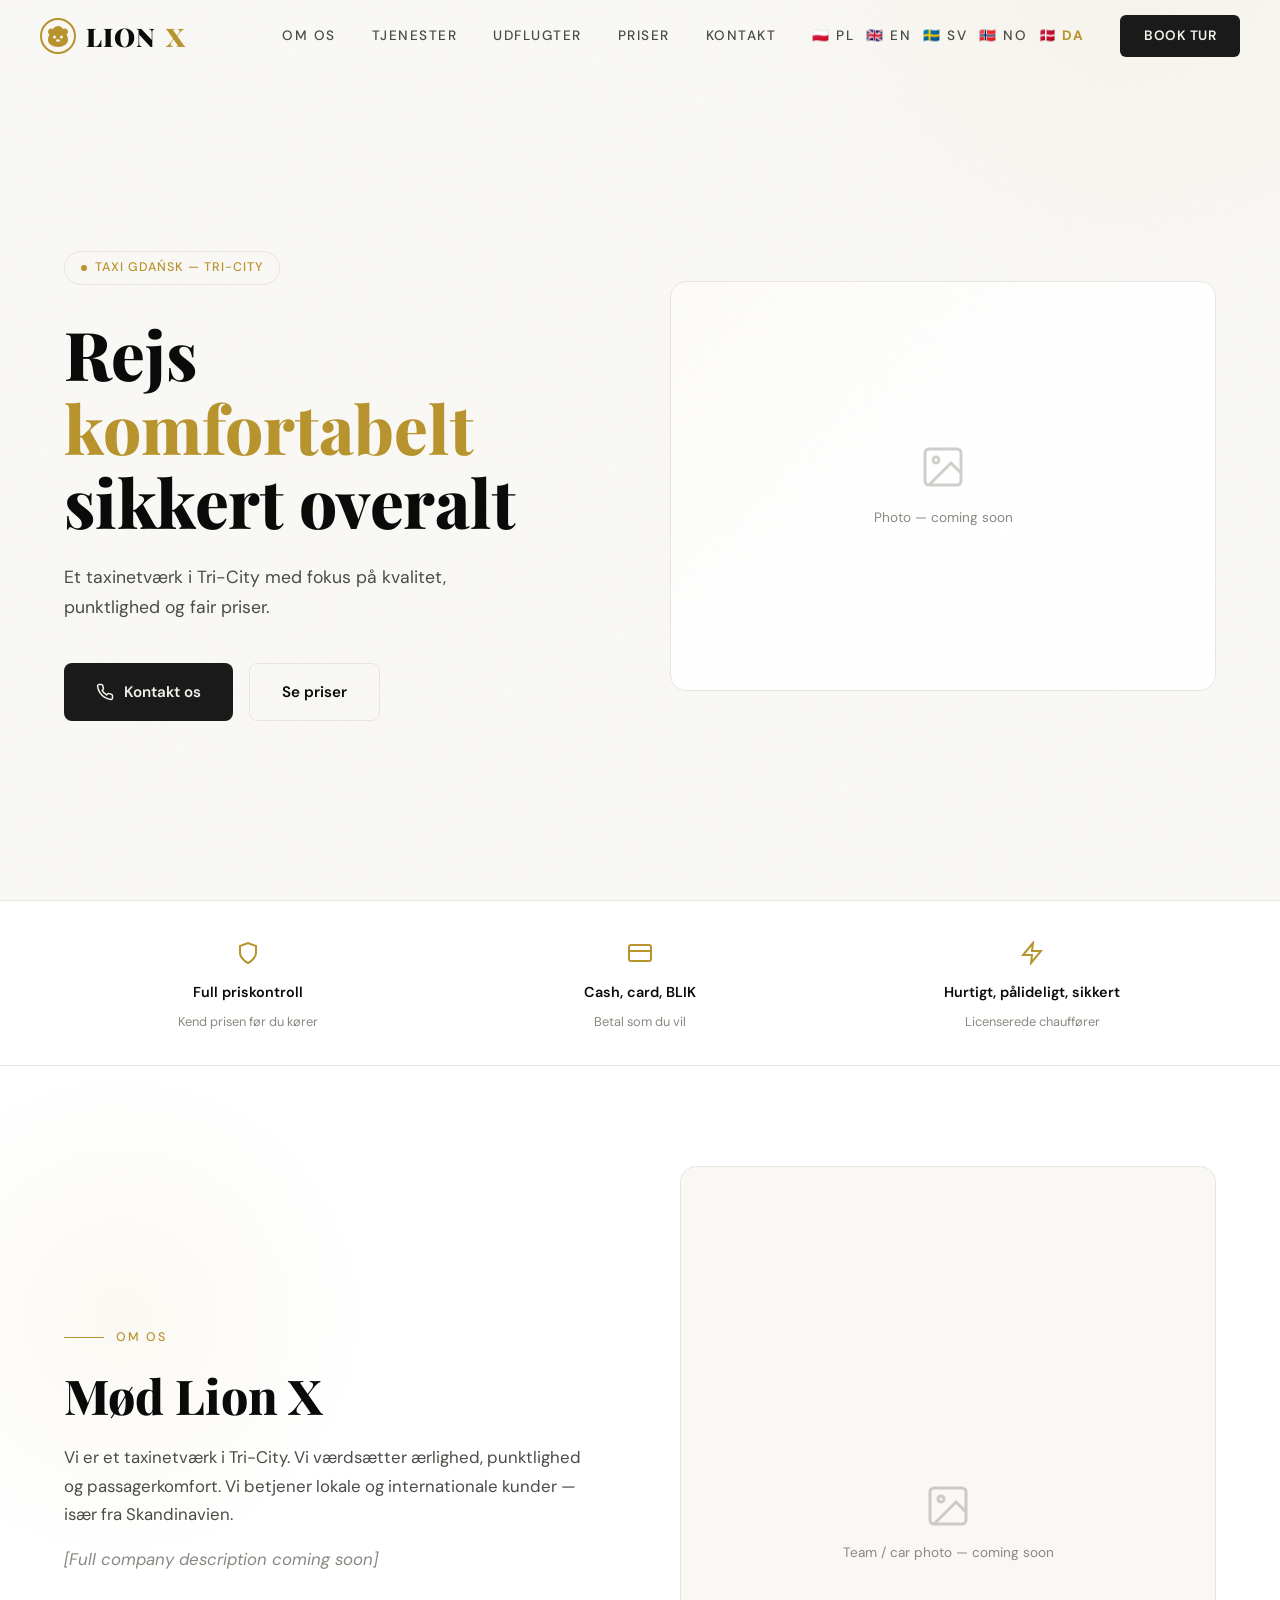
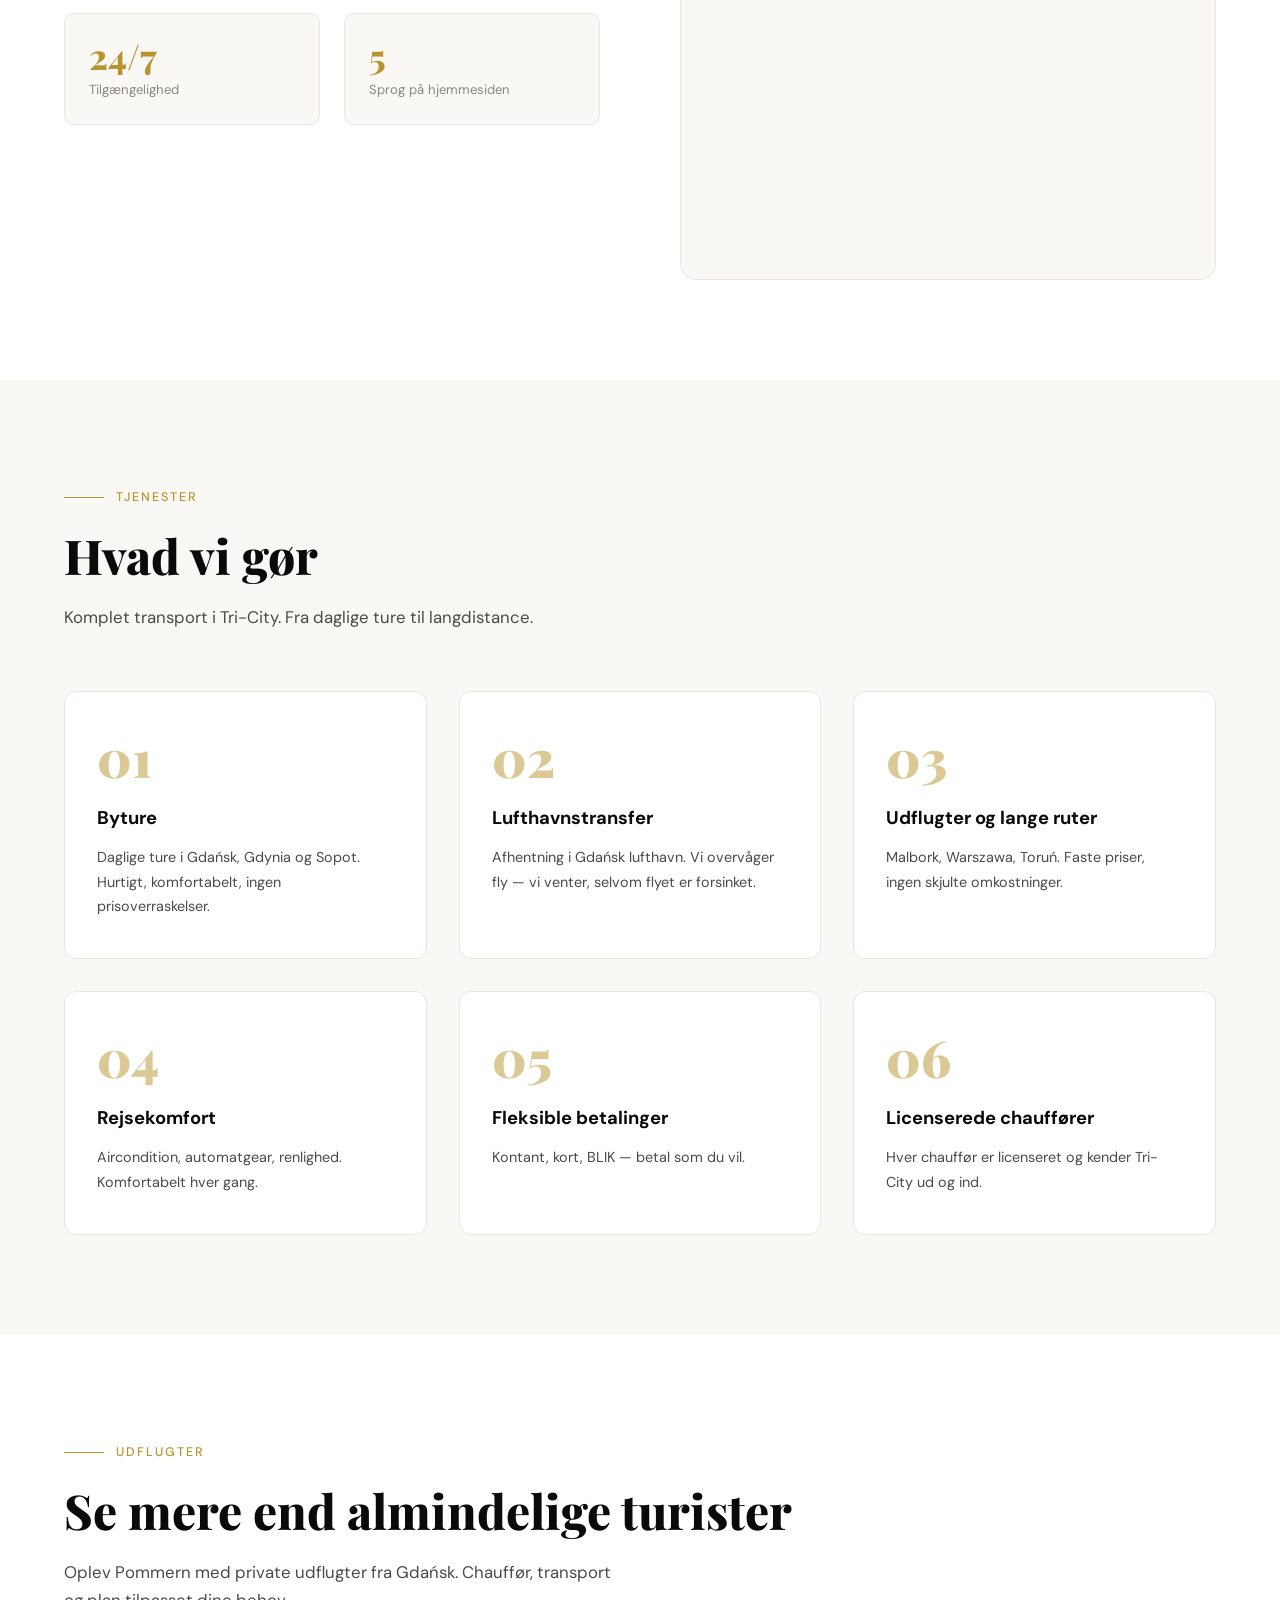
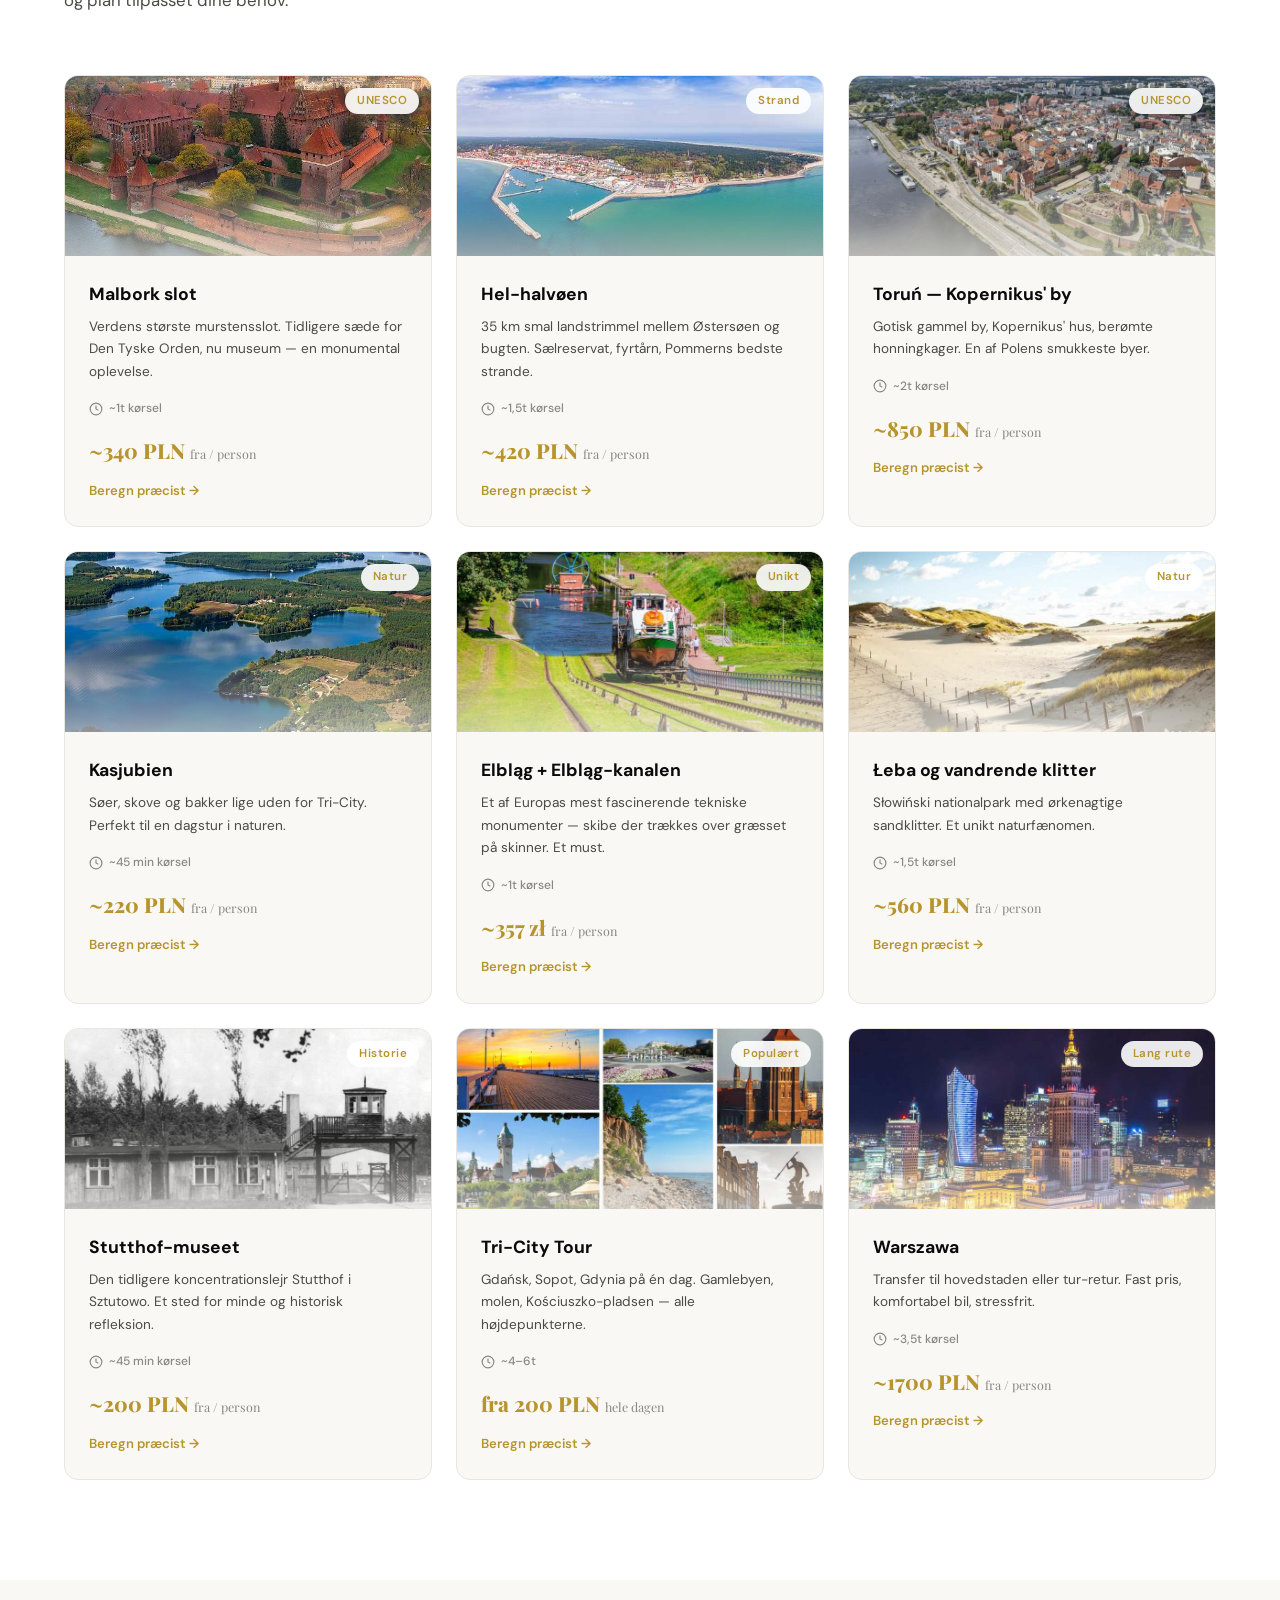
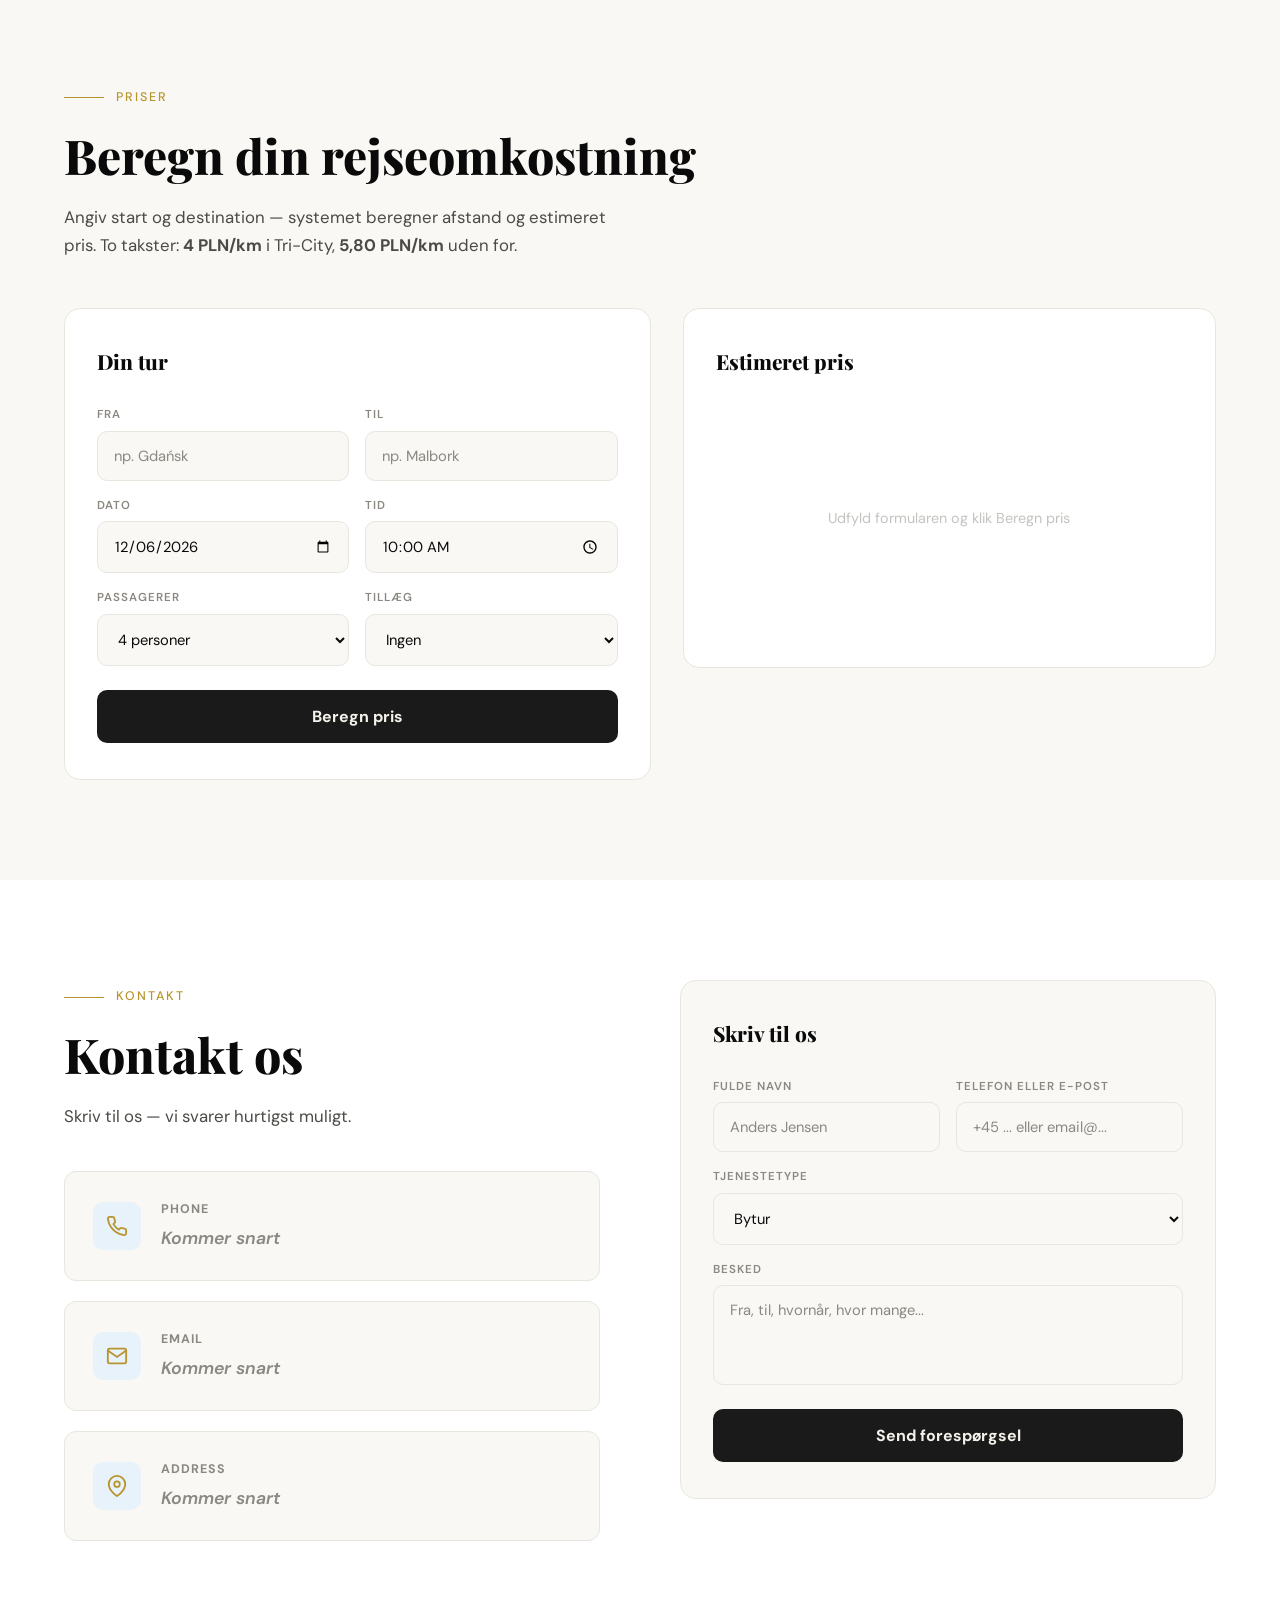
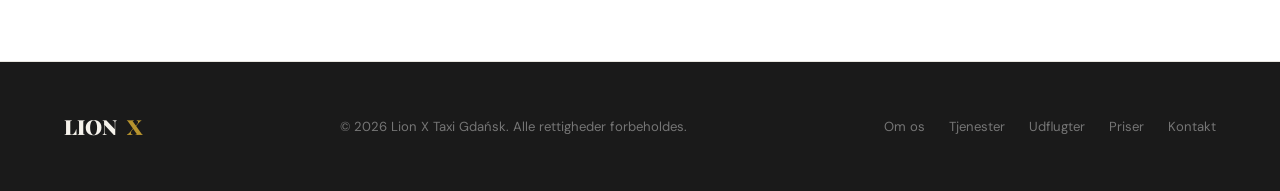
==== commit 5996e548: "Complete 5-language translations + trip images" ====
--- a/da/index.html
+++ b/da/index.html
@@ -4,7 +4,7 @@
 <meta charset="UTF-8">
 <meta name="viewport" content="width=device-width, initial-scale=1.0">
 <title>Lion X — Taxi Gdańsk | Komfortable rejser i Tri-City</title>
-<meta name="description" content="Lion X Taxi Gdańsk — comfortable, safe rides across Tri-City and beyond.">
+<meta name="description" content="Lion X Taxi Gdańsk — komfortable, sikre rejser i Tri-City og udover.">
 <link rel="preconnect" href="https://fonts.googleapis.com">
 <link rel="preconnect" href="https://fonts.gstatic.com" crossorigin>
 <link href="https://fonts.googleapis.com/css2?family=DM+Sans:ital,opsz,wght@0,9..40,300;0,9..40,400;0,9..40,500;0,9..40,600;0,9..40,700;1,9..40,400&family=Playfair+Display:wght@700;800;900&display=swap" rel="stylesheet">
@@ -150,14 +150,14 @@
 
 <nav id="navbar"><div class="nav-inner">
 <a href="#" class="nav-logo"><svg viewBox="0 0 36 36" fill="none" xmlns="http://www.w3.org/2000/svg"><circle cx="18" cy="18" r="17" stroke="#b8942e" stroke-width="2"/><path d="M18 8c-2 0-4 1-5 3-1.5-1-3.5-.5-4.5 1s-.5 3.5 1 4.5C8.5 18 8 20 8 22c0 4 4.5 7 10 7s10-3 10-7c0-2-.5-4-1.5-5.5 1.5-1 2-3 1-4.5s-3-2-4.5-1c-1-2-3-3-5-3z" fill="#b8942e"/><circle cx="14.5" cy="19" r="1.5" fill="#f8f7f4"/><circle cx="21.5" cy="19" r="1.5" fill="#f8f7f4"/><ellipse cx="18" cy="22.5" rx="2" ry="1.2" fill="#f8f7f4"/></svg>LION<span class="x-mark">X</span></a>
-<div class="nav-links" id="navLinks"><a href="#o-nas">Om os</a><a href="#uslugi">Tjänster</a><a href="#wycieczki">Udflugter</a><a href="#cennik">Priser</a><a href="#kontakt">Kontakt</a><div style="display:flex;gap:12px;align-items:center;font-size:.78rem"><a href="/">🇵🇱 PL</a> <a href="/en/">🇬🇧 EN</a> <a href="/sv/">🇸🇪 SV</a> <a href="/no/">🇳🇴 NO</a> <a href="#" style="color:var(--gold);font-weight:700">🇩🇰 DA</a></div><a href="#kontakt" class="nav-cta">Book tur</a></div>
+<div class="nav-links" id="navLinks"><a href="#o-nas">Om os</a><a href="#uslugi">Tjenester</a><a href="#wycieczki">Udflugter</a><a href="#cennik">Priser</a><a href="#kontakt">Kontakt</a><div style="display:flex;gap:12px;align-items:center;font-size:.78rem"><a href="/">🇵🇱 PL</a> <a href="/en/">🇬🇧 EN</a> <a href="/sv/">🇸🇪 SV</a> <a href="/no/">🇳🇴 NO</a> <a href="/da/" style="color:var(--gold);font-weight:700">🇩🇰 DA</a></div><a href="#kontakt" class="nav-cta">Book tur</a></div>
 <div class="hamburger" id="hamburger" onclick="toggleMenu()"><span></span><span></span><span></span></div>
 </div></nav>
 
 <section class="hero"><div class="container">
 <div class="hero-content">
 <div class="hero-badge">Taxi Gdańsk — Tri-City</div>
-<h1>Rejs <span class="hl">komfortabelt</span><br>sikkert<br>overalt</h1>
+<h1>Rejs <span class="hl">komfortabelt</span> sikkert overalt</h1>
 <p class="hero-sub">Et taxinetværk i Tri-City med fokus på kvalitet, punktlighed og fair priser.</p>
 <div class="hero-actions">
 <a href="#kontakt" class="btn btn-p"><svg width="18" height="18" viewBox="0 0 24 24" fill="none" stroke="currentColor" stroke-width="2" stroke-linecap="round" stroke-linejoin="round"><path d="M22 16.92v3a2 2 0 0 1-2.18 2 19.79 19.79 0 0 1-8.63-3.07 19.5 19.5 0 0 1-6-6 19.79 19.79 0 0 1-3.07-8.67A2 2 0 0 1 4.11 2h3a2 2 0 0 1 2 1.72c.127.96.361 1.903.7 2.81a2 2 0 0 1-.45 2.11L8.09 9.91a16 16 0 0 0 6 6l1.27-1.27a2 2 0 0 1 2.11-.45c.907.339 1.85.573 2.81.7A2 2 0 0 1 22 16.92z"/></svg>Kontakt os</a>
@@ -168,13 +168,13 @@
 
 <section class="trust-bar"><div class="container">
 <div class="trust-item reveal"><div class="trust-icon"><svg width="24" height="24" viewBox="0 0 24 24" fill="none" stroke="currentColor" stroke-width="2"><path d="M12 22s8-4 8-10V5l-8-3-8 3v7c0 6 8 10 8 10z"/></svg></div><h4>Full priskontroll</h4><p>Kend prisen før du kører</p></div>
-<div class="trust-item reveal"><div class="trust-icon"><svg width="24" height="24" viewBox="0 0 24 24" fill="none" stroke="currentColor" stroke-width="2"><rect x="1" y="4" width="22" height="16" rx="2"/><line x1="1" y1="10" x2="23" y2="10"/></svg></div><h4>Cash, card, BLIK</h4><p>Betala som du vill</p></div>
+<div class="trust-item reveal"><div class="trust-icon"><svg width="24" height="24" viewBox="0 0 24 24" fill="none" stroke="currentColor" stroke-width="2"><rect x="1" y="4" width="22" height="16" rx="2"/><line x1="1" y1="10" x2="23" y2="10"/></svg></div><h4>Cash, card, BLIK</h4><p>Betal som du vil</p></div>
 <div class="trust-item reveal"><div class="trust-icon"><svg width="24" height="24" viewBox="0 0 24 24" fill="none" stroke="currentColor" stroke-width="2"><path d="M13 2L3 14h9l-1 8 10-12h-9l1-8z"/></svg></div><h4>Hurtigt, pålideligt, sikkert</h4><p>Licenserede chauffører</p></div>
 </div></section>
 
 <section class="about section" id="o-nas"><div class="container">
 <div class="about-content">
-<div class="section-label reveal">Om oss</div>
+<div class="section-label reveal">Om os</div>
 <h2 class="section-title reveal">Mød Lion X</h2>
 <p class="section-desc reveal">Vi er et taxinetværk i Tri-City. Vi værdsætter ærlighed, punktlighed og passagerkomfort. Vi betjener lokale og internationale kunder — især fra Skandinavien.</p>
 <p class="section-desc reveal" style="margin-top:16px"><em style="color:var(--gray)">[Full company description coming soon]</em></p>
@@ -186,40 +186,40 @@
 </div></section>
 
 <section class="services section" id="uslugi"><div class="container">
-<div class="section-label reveal">Tjänster</div><h2 class="section-title reveal">Hvad vi gør</h2><p class="section-desc reveal">Komplet transport i Tri-City. Fra daglige ture til langdistance.</p>
+<div class="section-label reveal">Tjenester</div><h2 class="section-title reveal">Hvad vi gør</h2><p class="section-desc reveal">Komplet transport i Tri-City. Fra daglige ture til langdistance.</p>
 <div class="services-grid">
-<div class="srv-card reveal"><div class="srv-num">01</div><h3>Byture</h3><p>Dagliga turer i Gdańsk, Gdynia och Sopot. Snabbt, bekvämt, inga prisöverraskningar.</p></div>
-<div class="srv-card reveal"><div class="srv-num">02</div><h3>Lufthavnstransfer</h3><p>Upphämtning vid Gdańsk flygplats. Vi spårar flyg — vi väntar även om planet är försenat.</p></div>
-<div class="srv-card reveal"><div class="srv-num">03</div><h3>Udflugter og lange ruter</h3><p>Malbork, Warszawa, Toruń. Fasta priser, inga dolda kostnader.</p></div>
-<div class="srv-card reveal"><div class="srv-num">04</div><h3>Rejsekomfort</h3><p>Luftkonditionering, automatväxel, renlighet. Bekvämt varje gång.</p></div>
-<div class="srv-card reveal"><div class="srv-num">05</div><h3>Fleksible betalinger</h3><p>Kontant, kort, BLIK — betala som du vill.</p></div>
-<div class="srv-card reveal"><div class="srv-num">06</div><h3>Licenserede chauffører</h3><p>Varje förare är licensierad och känner Tri-City utan och innan.</p></div>
+<div class="srv-card reveal"><div class="srv-num">01</div><h3>Byture</h3><p>Daglige ture i Gdańsk, Gdynia og Sopot. Hurtigt, komfortabelt, ingen prisoverraskelser.</p></div>
+<div class="srv-card reveal"><div class="srv-num">02</div><h3>Lufthavnstransfer</h3><p>Afhentning i Gdańsk lufthavn. Vi overvåger fly — vi venter, selvom flyet er forsinket.</p></div>
+<div class="srv-card reveal"><div class="srv-num">03</div><h3>Udflugter og lange ruter</h3><p>Malbork, Warszawa, Toruń. Faste priser, ingen skjulte omkostninger.</p></div>
+<div class="srv-card reveal"><div class="srv-num">04</div><h3>Rejsekomfort</h3><p>Aircondition, automatgear, renlighed. Komfortabelt hver gang.</p></div>
+<div class="srv-card reveal"><div class="srv-num">05</div><h3>Fleksible betalinger</h3><p>Kontant, kort, BLIK — betal som du vil.</p></div>
+<div class="srv-card reveal"><div class="srv-num">06</div><h3>Licenserede chauffører</h3><p>Hver chauffør er licenseret og kender Tri-City ud og ind.</p></div>
 </div></div></section>
 <section class="trips section" id="wycieczki"><div class="container">
 <div class="section-label reveal">Udflugter</div><h2 class="section-title reveal">Se mere end almindelige turister</h2><p class="section-desc reveal">Oplev Pommern med private udflugter fra Gdańsk. Chauffør, transport og plan tilpasset dine behov.</p>
 <div class="trips-grid">
-<div class="trip-card reveal" onclick="fillCalc('Gdańsk','Malbork')"><div class="trip-img"><img src="../img/malbork.jpg" alt="Zamek w Malborku"><div class="trip-img-gradient"></div><span class="trip-badge">~60 km · pół dnia</span></div><div class="trip-body"><h3>Zamek w Malborku</h3><p>Największy ceglany zamek na świecie. Siedziba Wielkich Mistrzów Zakonu Krzyżackiego, wpisany na listę UNESCO.</p><div class="trip-meta"><span class="trip-tag"><svg viewBox="0 0 24 24" fill="none" stroke="currentColor" stroke-width="2"><circle cx="12" cy="12" r="10"/><polyline points="12 6 12 12 16 14"/></svg>~1h jazdy</span></div><div class="trip-price">~357 zł <span>w obie strony</span></div><div class="trip-cta">Beregn præcist →</div></div></div>
-<div class="trip-card reveal" onclick="fillCalc('Gdańsk','Hel')"><div class="trip-img"><img src="../img/hel.jpg" alt="Półwysep Helski"><div class="trip-img-gradient"></div><span class="trip-badge">~80 km · cały dzień</span></div><div class="trip-body"><h3>Półwysep Helski</h3><p>Plaże, latarnia morska, fokarium w Helu. Jedyny taki półwysep w Polsce — wąski pas ziemi między Bałtykiem a Zatoką.</p><div class="trip-meta"><span class="trip-tag"><svg viewBox="0 0 24 24" fill="none" stroke="currentColor" stroke-width="2"><circle cx="12" cy="12" r="10"/><polyline points="12 6 12 12 16 14"/></svg>~1.5h jazdy</span></div><div class="trip-price">~474 zł <span>w obie strony</span></div><div class="trip-cta">Beregn præcist →</div></div></div>
-<div class="trip-card reveal" onclick="fillCalc('Gdańsk','Toruń')"><div class="trip-img"><img src="../img/torun.jpg" alt="Toruń — miasto Kopernika"><div class="trip-img-gradient"></div><span class="trip-badge">~170 km · cały dzień</span></div><div class="trip-body"><h3>Toruń — miasto Kopernika</h3><p>Gotycka starówka na liście UNESCO, pierniki toruńskie, Planetarium. Miasto, w którym urodził się Mikołaj Kopernik.</p><div class="trip-meta"><span class="trip-tag"><svg viewBox="0 0 24 24" fill="none" stroke="currentColor" stroke-width="2"><circle cx="12" cy="12" r="10"/><polyline points="12 6 12 12 16 14"/></svg>~2h jazdy</span></div><div class="trip-price">~990 zł <span>w obie strony</span></div><div class="trip-cta">Beregn præcist →</div></div></div>
-<div class="trip-card reveal" onclick="fillCalc('Gdańsk','Kartuzy')"><div class="trip-img"><img src="../img/kaszuby.jpg" alt="Kaszuby"><div class="trip-img-gradient"></div><span class="trip-badge">~35 km · pół dnia</span></div><div class="trip-body"><h3>Kaszuby</h3><p>Kraina jezior i wzgórz. Kartuzy, Wdzydze Kiszewskie, Muzeum Kaszubskie. Idealny dzień poza miastem.</p><div class="trip-meta"><span class="trip-tag"><svg viewBox="0 0 24 24" fill="none" stroke="currentColor" stroke-width="2"><circle cx="12" cy="12" r="10"/><polyline points="12 6 12 12 16 14"/></svg>~40 min jazdy</span></div><div class="trip-price">~215 zł <span>w obie strony</span></div><div class="trip-cta">Beregn præcist →</div></div></div>
-<div class="trip-card reveal" onclick="fillCalc('Gdańsk','Elbląg')"><div class="trip-img"><img src="../img/kanal.jpg" alt="Elbląg + Kanał Elbląski"><div class="trip-img-gradient"></div><span class="trip-badge">~60 km · cały dzień</span></div><div class="trip-body"><h3>Elbląg + Kanał Elbląski</h3><p>Jedyny kanał w Europie, gdzie statki pokonują wzniesienia na trawiastych pochylniach. Unikalna atrakcja techniczna.</p><div class="trip-meta"><span class="trip-tag"><svg viewBox="0 0 24 24" fill="none" stroke="currentColor" stroke-width="2"><circle cx="12" cy="12" r="10"/><polyline points="12 6 12 12 16 14"/></svg>~1h jazdy</span></div><div class="trip-price">~357 zł <span>w obie strony</span></div><div class="trip-cta">Beregn præcist →</div></div></div>
-<div class="trip-card reveal" onclick="fillCalc('Gdańsk','Łeba')"><div class="trip-img"><img src="../img/leba.jpg" alt="Słowiński Park Narodowy"><div class="trip-img-gradient"></div><span class="trip-badge">~110 km · cały dzień</span></div><div class="trip-body"><h3>Słowiński Park Narodowy</h3><p>Ruchome wydmy, które wyglądają jak pustynia nad Bałtykiem. Łeba i okolice — jedyne takie miejsce w Europie.</p><div class="trip-meta"><span class="trip-tag"><svg viewBox="0 0 24 24" fill="none" stroke="currentColor" stroke-width="2"><circle cx="12" cy="12" r="10"/><polyline points="12 6 12 12 16 14"/></svg>~1.5h jazdy</span></div><div class="trip-price">~645 zł <span>w obie strony</span></div><div class="trip-cta">Beregn præcist →</div></div></div>
-<div class="trip-card reveal" onclick="fillCalc('Gdańsk','Sztutowo')"><div class="trip-img"><img src="../img/stutthof.jpg" alt="Muzeum Stutthof" style="filter:grayscale(1)"><div class="trip-img-gradient"></div><span class="trip-badge">~55 km · pół dnia</span></div><div class="trip-body"><h3>Muzeum Stutthof</h3><p>Muzeum byłego niemieckiego obozu koncentracyjnego. Ważne miejsce pamięci, które warto odwiedzić.</p><div class="trip-meta"><span class="trip-tag"><svg viewBox="0 0 24 24" fill="none" stroke="currentColor" stroke-width="2"><circle cx="12" cy="12" r="10"/><polyline points="12 6 12 12 16 14"/></svg>~50 min jazdy</span></div><div class="trip-price">~328 zł <span>w obie strony</span></div><div class="trip-cta">Beregn præcist →</div></div></div>
-<div class="trip-card reveal" onclick="fillCalc('Gdańsk','Sopot')"><div class="trip-img"><img src="../img/trojmiasto.jpg" alt="Trójmiasto Tour"><div class="trip-img-gradient"></div><span class="trip-badge">~12 km · pół dnia</span></div><div class="trip-body"><h3>Trójmiasto Tour</h3><p>Gdańsk, Sopot, Gdynia jednego dnia. Starówka, molo, Skwer Kościuszki. Idealny przegląd regionu dla turystów.</p><div class="trip-meta"><span class="trip-tag"><svg viewBox="0 0 24 24" fill="none" stroke="currentColor" stroke-width="2"><circle cx="12" cy="12" r="10"/><polyline points="12 6 12 12 16 14"/></svg>~3-4h trasa</span></div><div class="trip-price">~130 zł <span>cała trasa</span></div><div class="trip-cta">Beregn præcist →</div></div></div>
-<div class="trip-card reveal" onclick="fillCalc('Gdańsk','Warszawa')"><div class="trip-img"><img src="../img/warszawa.jpg" alt="Warszawa"><div class="trip-img-gradient"></div><span class="trip-badge">~340 km · cały dzień</span></div><div class="trip-body"><h3>Warszawa</h3><p>Stolica Polski. Stare Miasto, Łazienki, Pałac Kultury. Długa trasa, ale wygodna — kierowca czeka na miejscu.</p><div class="trip-meta"><span class="trip-tag"><svg viewBox="0 0 24 24" fill="none" stroke="currentColor" stroke-width="2"><circle cx="12" cy="12" r="10"/><polyline points="12 6 12 12 16 14"/></svg>~3.5h jazdy</span></div><div class="trip-price">~1 981 zł <span>w obie strony</span></div><div class="trip-cta">Beregn præcist →</div></div></div>
+<div class="trip-card reveal" onclick="fillCalc('Gdańsk','Malbork')"><div class="trip-img"><img src="../img/malbork.jpg" alt="Zamek w Malborku"><div class="trip-img-gradient"></div><span class="trip-badge">UNESCO</span></div><div class="trip-body"><h3>Malbork slot</h3><p>Verdens største murstensslot. Tidligere sæde for Den Tyske Orden, nu museum — en monumental oplevelse.</p><div class="trip-meta"><span class="trip-tag"><svg viewBox="0 0 24 24" fill="none" stroke="currentColor" stroke-width="2"><circle cx="12" cy="12" r="10"/><polyline points="12 6 12 12 16 14"/></svg>~1t kørsel</span></div><div class="trip-price">~340 PLN <span>fra / person</span></div><div class="trip-cta">Beregn præcist →</div></div></div>
+<div class="trip-card reveal" onclick="fillCalc('Gdańsk','Hel')"><div class="trip-img"><img src="../img/hel.jpg" alt="Półwysep Helski"><div class="trip-img-gradient"></div><span class="trip-badge">Strand</span></div><div class="trip-body"><h3>Hel-halvøen</h3><p>35 km smal landstrimmel mellem Østersøen og bugten. Sælreservat, fyrtårn, Pommerns bedste strande.</p><div class="trip-meta"><span class="trip-tag"><svg viewBox="0 0 24 24" fill="none" stroke="currentColor" stroke-width="2"><circle cx="12" cy="12" r="10"/><polyline points="12 6 12 12 16 14"/></svg>~1,5t kørsel</span></div><div class="trip-price">~420 PLN <span>fra / person</span></div><div class="trip-cta">Beregn præcist →</div></div></div>
+<div class="trip-card reveal" onclick="fillCalc('Gdańsk','Toruń')"><div class="trip-img"><img src="../img/torun.jpg" alt="Toruń — miasto Kopernika"><div class="trip-img-gradient"></div><span class="trip-badge">UNESCO</span></div><div class="trip-body"><h3>Toruń — Kopernikus' by</h3><p>Gotisk gammel by, Kopernikus' hus, berømte honningkager. En af Polens smukkeste byer.</p><div class="trip-meta"><span class="trip-tag"><svg viewBox="0 0 24 24" fill="none" stroke="currentColor" stroke-width="2"><circle cx="12" cy="12" r="10"/><polyline points="12 6 12 12 16 14"/></svg>~2t kørsel</span></div><div class="trip-price">~850 PLN <span>fra / person</span></div><div class="trip-cta">Beregn præcist →</div></div></div>
+<div class="trip-card reveal" onclick="fillCalc('Gdańsk','Kartuzy')"><div class="trip-img"><img src="../img/kaszuby.jpg" alt="Kaszuby"><div class="trip-img-gradient"></div><span class="trip-badge">Natur</span></div><div class="trip-body"><h3>Kasjubien</h3><p>Søer, skove og bakker lige uden for Tri-City. Perfekt til en dagstur i naturen.</p><div class="trip-meta"><span class="trip-tag"><svg viewBox="0 0 24 24" fill="none" stroke="currentColor" stroke-width="2"><circle cx="12" cy="12" r="10"/><polyline points="12 6 12 12 16 14"/></svg>~45 min kørsel</span></div><div class="trip-price">~220 PLN <span>fra / person</span></div><div class="trip-cta">Beregn præcist →</div></div></div>
+<div class="trip-card reveal" onclick="fillCalc('Gdańsk','Elbląg')"><div class="trip-img"><img src="../img/kanal.jpg" alt="Elbląg + Kanał Elbląski"><div class="trip-img-gradient"></div><span class="trip-badge">Unikt</span></div><div class="trip-body"><h3>Elbląg + Elbląg-kanalen</h3><p>Et af Europas mest fascinerende tekniske monumenter — skibe der trækkes over græsset på skinner. Et must.</p><div class="trip-meta"><span class="trip-tag"><svg viewBox="0 0 24 24" fill="none" stroke="currentColor" stroke-width="2"><circle cx="12" cy="12" r="10"/><polyline points="12 6 12 12 16 14"/></svg>~1t kørsel</span></div><div class="trip-price">~357 zł <span>fra / person</span></div><div class="trip-cta">Beregn præcist →</div></div></div>
+<div class="trip-card reveal" onclick="fillCalc('Gdańsk','Łeba')"><div class="trip-img"><img src="../img/leba.jpg" alt="Słowiński Park Narodowy"><div class="trip-img-gradient"></div><span class="trip-badge">Natur</span></div><div class="trip-body"><h3>Łeba og vandrende klitter</h3><p>Słowiński nationalpark med ørkenagtige sandklitter. Et unikt naturfænomen.</p><div class="trip-meta"><span class="trip-tag"><svg viewBox="0 0 24 24" fill="none" stroke="currentColor" stroke-width="2"><circle cx="12" cy="12" r="10"/><polyline points="12 6 12 12 16 14"/></svg>~1,5t kørsel</span></div><div class="trip-price">~560 PLN <span>fra / person</span></div><div class="trip-cta">Beregn præcist →</div></div></div>
+<div class="trip-card reveal" onclick="fillCalc('Gdańsk','Sztutowo')"><div class="trip-img"><img src="../img/stutthof.jpg" alt="Muzeum Stutthof" style="filter:grayscale(1)"><div class="trip-img-gradient"></div><span class="trip-badge">Historie</span></div><div class="trip-body"><h3>Stutthof-museet</h3><p>Den tidligere koncentrationslejr Stutthof i Sztutowo. Et sted for minde og historisk refleksion.</p><div class="trip-meta"><span class="trip-tag"><svg viewBox="0 0 24 24" fill="none" stroke="currentColor" stroke-width="2"><circle cx="12" cy="12" r="10"/><polyline points="12 6 12 12 16 14"/></svg>~45 min kørsel</span></div><div class="trip-price">~200 PLN <span>fra / person</span></div><div class="trip-cta">Beregn præcist →</div></div></div>
+<div class="trip-card reveal" onclick="fillCalc('Gdańsk','Sopot')"><div class="trip-img"><img src="../img/trojmiasto.jpg" alt="Trójmiasto Tour"><div class="trip-img-gradient"></div><span class="trip-badge">Populært</span></div><div class="trip-body"><h3>Tri-City Tour</h3><p>Gdańsk, Sopot, Gdynia på én dag. Gamlebyen, molen, Kościuszko-pladsen — alle højdepunkterne.</p><div class="trip-meta"><span class="trip-tag"><svg viewBox="0 0 24 24" fill="none" stroke="currentColor" stroke-width="2"><circle cx="12" cy="12" r="10"/><polyline points="12 6 12 12 16 14"/></svg>~4–6t</span></div><div class="trip-price">fra 200 PLN <span>hele dagen</span></div><div class="trip-cta">Beregn præcist →</div></div></div>
+<div class="trip-card reveal" onclick="fillCalc('Gdańsk','Warszawa')"><div class="trip-img"><img src="../img/warszawa.jpg" alt="Warszawa"><div class="trip-img-gradient"></div><span class="trip-badge">Lang rute</span></div><div class="trip-body"><h3>Warszawa</h3><p>Transfer til hovedstaden eller tur-retur. Fast pris, komfortabel bil, stressfrit.</p><div class="trip-meta"><span class="trip-tag"><svg viewBox="0 0 24 24" fill="none" stroke="currentColor" stroke-width="2"><circle cx="12" cy="12" r="10"/><polyline points="12 6 12 12 16 14"/></svg>~3,5t kørsel</span></div><div class="trip-price">~1700 PLN <span>fra / person</span></div><div class="trip-cta">Beregn præcist →</div></div></div>
 </div></div></section>
 
 <section class="calculator section" id="cennik"><div class="container">
-<div class="section-label reveal">Priser</div><h2 class="section-title reveal">Beregn din rejseomkostning</h2><p class="section-desc reveal">Podaj skąd i dokąd — system obliczy dystans i szacowaną cenę. Dwie taryfy: <strong>4 zł/km</strong> w Trójmieście, <strong>5,80 zł/km</strong> poza nim.</p>
+<div class="section-label reveal">Priser</div><h2 class="section-title reveal">Beregn din rejseomkostning</h2><p class="section-desc reveal">Angiv start og destination — systemet beregner afstand og estimeret pris. To takster: <strong>4 PLN/km</strong> i Tri-City, <strong>5,80 PLN/km</strong> uden for.</p>
 <div class="calc-grid reveal">
 <div class="calc-form"><h3>Din tur</h3>
 <div class="form-row"><div class="form-group ac-wrap"><label>Fra</label><input type="text" id="c-from" placeholder="np. Gdańsk" autocomplete="off"><div class="ac-list" id="ac-from"></div></div>
 <div class="form-group ac-wrap"><label>Til</label><input type="text" id="c-to" placeholder="np. Malbork" autocomplete="off"><div class="ac-list" id="ac-to"></div></div></div>
-<div class="form-row"><div class="form-group"><label>Datum</label><input type="date" id="c-date"></div><div class="form-group"><label>Tid</label><input type="time" id="c-time" value="10:00"></div></div>
-<div class="form-row"><div class="form-group"><label>Passagerare</label><select id="c-pass"><option value="1">1 osoba</option><option value="2">2 osoby</option><option value="3">3 osoby</option><option value="4" selected>4 osoby</option><option value="5">5 osób</option><option value="6">6 osób</option><option value="7">7 osób (van)</option></select></div>
-<div class="form-group"><label>Tillägg</label><select id="c-extra"><option value="none">Brak</option><option value="pet">Zwierzę (+15 zł)</option><option value="luggage">Duży bagaż (+10 zł)</option><option value="baby">Fotelik (+20 zł)</option></select></div></div>
+<div class="form-row"><div class="form-group"><label>Dato</label><input type="date" id="c-date"></div><div class="form-group"><label>Tid</label><input type="time" id="c-time" value="10:00"></div></div>
+<div class="form-row"><div class="form-group"><label>Passagerer</label><select id="c-pass"><option value="1">1 person</option><option value="2">2 personer</option><option value="3">3 personer</option><option value="4" selected>4 personer</option><option value="5">5 personer (van)</option><option value="6">6 personer (van)</option><option value="7">7 personer (van)</option></select></div>
+<div class="form-group"><label>Tillæg</label><select id="c-extra"><option value="none">Ingen</option><option value="pet">Kæledyr (+15 PLN)</option><option value="luggage">Stor bagage (+10 PLN)</option><option value="baby">Barnestol (+20 PLN)</option></select></div></div>
 <button class="calc-btn" onclick="calcPrice()">Beregn pris</button></div>
-<div class="calc-result"><h3>Estimeret pris</h3><div class="res-empty" id="res-empty">Wypełnij formularz i kliknij „Oblicz cenę"</div>
+<div class="calc-result"><h3>Estimeret pris</h3><div class="res-empty" id="res-empty">Udfyld formularen og klik Beregn pris</div>
 <div class="res-data" id="res-data"><div class="res-route"><strong id="res-rt"></strong><span id="res-dt"></span></div><div id="res-tariff"></div>
 <div class="price-box"><div><div class="price-lbl">Szacowana cena</div><div class="price-val" id="res-price"></div><div class="price-note">cena orientacyjna</div></div><div style="text-align:right"><div class="price-lbl">Dystans</div><div class="price-dist" id="res-dist"></div></div></div>
 <div class="t-breakdown" id="res-bd"></div><p class="disclaimer">* Ceny orientacyjne. Ostateczna kwota ustalana indywidualnie. Dopłata nocna (22–6): +20%.</p>
@@ -235,10 +235,10 @@
 </div>
 <div class="contact-form reveal" id="contactForm">
 <h3>Skriv til os</h3>
-<div class="form-row"><div class="form-group"><label>Fulde navn</label><input type="text" id="cf-name" placeholder="Jan Kowalski"></div>
-<div class="form-group"><label>Telefon eller e-post</label><input type="text" id="cf-contact" placeholder="+48 ... lub email@..."></div></div>
-<div class="form-group" style="margin-bottom:16px"><label>Tjänsttyp</label><select id="cf-service"><option>Transfer lotniskowy</option><option>Przejazd miejski</option><option>Wycieczka jednodniowa</option><option>Trasa daleka (krajowa)</option><option>Klasa biznes</option><option>Inne</option></select></div>
-<div class="form-group" style="margin-bottom:16px"><label>Meddelande</label><textarea id="cf-msg" placeholder="Skąd, dokąd, kiedy, ile osób..."></textarea></div>
+<div class="form-row"><div class="form-group"><label>Fulde navn</label><input type="text" id="cf-name" placeholder="Anders Jensen"></div>
+<div class="form-group"><label>Telefon eller e-post</label><input type="text" id="cf-contact" placeholder="+45 ... eller email@..."></div></div>
+<div class="form-group" style="margin-bottom:16px"><label>Tjenestetype</label><select id="cf-service"><option>Bytur</option><option>Lufthavnstransfer</option><option>Udflugt / lang rute</option><option>VIP-tur</option><option>Gruppetur (van)</option><option>Andet</option></select></div>
+<div class="form-group" style="margin-bottom:16px"><label>Besked</label><textarea id="cf-msg" placeholder="Fra, til, hvornår, hvor mange..."></textarea></div>
 <button class="contact-btn" onclick="submitForm()">Send forespørgsel</button>
 <div class="form-success" id="formSuccess"><svg viewBox="0 0 24 24" fill="none" stroke="currentColor" stroke-width="2"><path d="M22 11.08V12a10 10 0 1 1-5.93-9.14"/><polyline points="22 4 12 14.01 9 11.01"/></svg><div>Besked sendt!<br><span style="font-size:.85rem;font-weight:400;color:var(--white-dim)">Vi svarer hurtigst muligt.</span></div></div>
 </div>
@@ -247,7 +247,7 @@
 <footer><div class="container"><div class="footer-inner">
 <div class="footer-logo">LION<span class="x-mark">X</span></div>
 <p class="footer-copy">© 2026 Lion X Taxi Gdańsk. Alle rettigheder forbeholdes.</p>
-<div class="footer-links"><a href="#o-nas">Om os</a><a href="#uslugi">Tjänster</a><a href="#wycieczki">Udflugter</a><a href="#cennik">Priser</a><a href="#kontakt">Kontakt</a></div>
+<div class="footer-links"><a href="#o-nas">Om os</a><a href="#uslugi">Tjenester</a><a href="#wycieczki">Udflugter</a><a href="#cennik">Priser</a><a href="#kontakt">Kontakt</a></div>
 </div></div></footer>
 
 <script>
@@ -260,10 +260,10 @@
 function setupAC(iid,lid){const inp=document.getElementById(iid),list=document.getElementById(lid);let ai=-1;inp.addEventListener('input',()=>{const v=inp.value.toLowerCase().trim();if(v.length<1){list.classList.remove('open');return}const m=cityNames.filter(c=>c.toLowerCase().includes(v)).slice(0,8);if(!m.length){list.classList.remove('open');return}list.innerHTML=m.map(x=>'<div class="ac-item" data-v="'+x+'">'+x+'</div>').join('');list.classList.add('open');ai=-1;list.querySelectorAll('.ac-item').forEach(it=>it.addEventListener('click',()=>{inp.value=it.dataset.v;list.classList.remove('open')}))});inp.addEventListener('keydown',e=>{const items=list.querySelectorAll('.ac-item');if(!items.length)return;if(e.key==='ArrowDown'){e.preventDefault();ai=Math.min(ai+1,items.length-1)}if(e.key==='ArrowUp'){e.preventDefault();ai=Math.max(ai-1,0)}if(e.key==='Enter'&&ai>=0){e.preventDefault();inp.value=items[ai].dataset.v;list.classList.remove('open');return}items.forEach((it,i)=>it.classList.toggle('active',i===ai))});document.addEventListener('click',e=>{if(!e.target.closest('.ac-wrap'))list.classList.remove('open')})}
 setupAC('c-from','ac-from');setupAC('c-to','ac-to');
 document.getElementById('c-date').valueAsDate=new Date();
-function calcPrice(){const fn=document.getElementById('c-from').value.trim(),tn=document.getElementById('c-to').value.trim();const time=document.getElementById('c-time').value,date=document.getElementById('c-date').value;const pass=parseInt(document.getElementById('c-pass').value)||1,extra=document.getElementById('c-extra').value;const fk=cityNames.find(c=>c.toLowerCase()===fn.toLowerCase()),tk=cityNames.find(c=>c.toLowerCase()===tn.toLowerCase());if(!fk||!tk){alert('Nie rozpoznano miasta. Wybierz z listy podpowiedzi.');return}if(fk===tk){alert('Punkt startowy i docelowy są takie same.');return}const dist=haversine(CITIES[fk],CITIES[tk]);const both=TROJMIASTO.includes(fk)&&TROJMIASTO.includes(tk),tar=both?T1:T2;let price=tar.base+dist*tar.km,rows='';rows+='<div class="t-row"><span>Opłata początkowa</span><span>'+tar.base+' zł</span></div>';rows+='<div class="t-row"><span>'+dist+' km × '+tar.km.toFixed(2)+' zł</span><span>'+(dist*tar.km).toFixed(0)+' zł</span></div>';if(time){const h=parseInt(time);if(h>=22||h<6){const n=Math.round(price*.2);price*=1.2;rows+='<div class="t-row"><span>Dopłata nocna (22–6)</span><span>+'+n+' zł</span></div>'}}if(date){const d=new Date(date).getDay();if(d===0||d===6){const w=Math.round(price*.1);price*=1.1;rows+='<div class="t-row"><span>Dopłata weekendowa</span><span>+'+w+' zł</span></div>'}}if(pass>=5){const v=Math.round(price*.2);price*=1.2;rows+='<div class="t-row"><span>Dopłata van (5+ os.)</span><span>+'+v+' zł</span></div>'}if(extra==='pet'){price+=15;rows+='<div class="t-row"><span>Zwierzę</span><span>+15 zł</span></div>'}if(extra==='luggage'){price+=10;rows+='<div class="t-row"><span>Duży bagaż</span><span>+10 zł</span></div>'}if(extra==='baby'){price+=20;rows+='<div class="t-row"><span>Fotelik</span><span>+20 zł</span></div>'}price=Math.round(price/5)*5;rows+='<div class="t-row"><span>Razem (orientacyjnie)</span><span>'+price+' zł</span></div>';document.getElementById('res-empty').style.display='none';document.getElementById('res-data').classList.add('show');document.getElementById('res-rt').textContent=fk+' → '+tk;document.getElementById('res-dt').textContent=' · '+pass+' os. · '+time+' · '+date;document.getElementById('res-tariff').innerHTML='<div class="tariff-ind">'+tar.name+' — '+tar.km.toFixed(2)+' zł/km</div>';document.getElementById('res-price').textContent=price+' zł';document.getElementById('res-dist').textContent='~'+dist+' km';document.getElementById('res-bd').innerHTML=rows;if(window.innerWidth<1024)document.querySelector('.calc-result').scrollIntoView({behavior:'smooth',block:'start'})}
+function calcPrice(){const fn=document.getElementById('c-from').value.trim(),tn=document.getElementById('c-to').value.trim();const time=document.getElementById('c-time').value,date=document.getElementById('c-date').value;const pass=parseInt(document.getElementById('c-pass').value)||1,extra=document.getElementById('c-extra').value;const fk=cityNames.find(c=>c.toLowerCase()===fn.toLowerCase()),tk=cityNames.find(c=>c.toLowerCase()===tn.toLowerCase());if(!fk||!tk){alert('Vælg en by fra listen.');return}if(fk===tk){alert('Afrejse og destination skal være forskellige.');return}const dist=haversine(CITIES[fk],CITIES[tk]);const both=TROJMIASTO.includes(fk)&&TROJMIASTO.includes(tk),tar=both?T1:T2;let price=tar.base+dist*tar.km,rows='';rows+='<div class="t-row"><span>Opłata początkowa</span><span>'+tar.base+' zł</span></div>';rows+='<div class="t-row"><span>'+dist+' km × '+tar.km.toFixed(2)+' zł</span><span>'+(dist*tar.km).toFixed(0)+' zł</span></div>';if(time){const h=parseInt(time);if(h>=22||h<6){const n=Math.round(price*.2);price*=1.2;rows+='<div class="t-row"><span>Dopłata nocna (22–6)</span><span>+'+n+' zł</span></div>'}}if(date){const d=new Date(date).getDay();if(d===0||d===6){const w=Math.round(price*.1);price*=1.1;rows+='<div class="t-row"><span>Dopłata weekendowa</span><span>+'+w+' zł</span></div>'}}if(pass>=5){const v=Math.round(price*.2);price*=1.2;rows+='<div class="t-row"><span>Dopłata van (5+ os.)</span><span>+'+v+' zł</span></div>'}if(extra==='pet'){price+=15;rows+='<div class="t-row"><span>Zwierzę</span><span>+15 zł</span></div>'}if(extra==='luggage'){price+=10;rows+='<div class="t-row"><span>Duży bagaż</span><span>+10 zł</span></div>'}if(extra==='baby'){price+=20;rows+='<div class="t-row"><span>Fotelik</span><span>+20 zł</span></div>'}price=Math.round(price/5)*5;rows+='<div class="t-row"><span>Razem (orientacyjnie)</span><span>'+price+' zł</span></div>';document.getElementById('res-empty').style.display='none';document.getElementById('res-data').classList.add('show');document.getElementById('res-rt').textContent=fk+' → '+tk;document.getElementById('res-dt').textContent=' · '+pass+' os. · '+time+' · '+date;document.getElementById('res-tariff').innerHTML='<div class="tariff-ind">'+tar.name+' — '+tar.km.toFixed(2)+' zł/km</div>';document.getElementById('res-price').textContent=price+' zł';document.getElementById('res-dist').textContent='~'+dist+' km';document.getElementById('res-bd').innerHTML=rows;if(window.innerWidth<1024)document.querySelector('.calc-result').scrollIntoView({behavior:'smooth',block:'start'})}
 function fillCalc(f,t){document.getElementById('c-from').value=f;document.getElementById('c-to').value=t;document.getElementById('cennik').scrollIntoView({behavior:'smooth'});setTimeout(()=>calcPrice(),600)}
 // Contact form
-function submitForm(){const name=document.getElementById('cf-name').value.trim();const contact=document.getElementById('cf-contact').value.trim();if(!name||!contact){alert('Podaj imię i dane kontaktowe.');return}document.getElementById('contactForm').querySelector('h3').style.display='none';document.querySelectorAll('#contactForm .form-row, #contactForm .form-group, #contactForm .contact-btn').forEach(el=>el.style.display='none');document.getElementById('formSuccess').style.display='block'}
+function submitForm(){const name=document.getElementById('cf-name').value.trim();const contact=document.getElementById('cf-contact').value.trim();if(!name||!contact){alert('Angiv navn og kontaktoplysninger.');return}document.getElementById('contactForm').querySelector('h3').style.display='none';document.querySelectorAll('#contactForm .form-row, #contactForm .form-group, #contactForm .contact-btn').forEach(el=>el.style.display='none');document.getElementById('formSuccess').style.display='block'}
 const navbar=document.getElementById('navbar');window.addEventListener('scroll',()=>{navbar.classList.toggle('scrolled',window.scrollY>50)});
 function toggleMenu(){document.getElementById('navLinks').classList.toggle('open');document.getElementById('hamburger').classList.toggle('active')}
 document.querySelectorAll('.nav-links a').forEach(a=>a.addEventListener('click',()=>{document.getElementById('navLinks').classList.remove('open');document.getElementById('hamburger').classList.remove('active')}));
